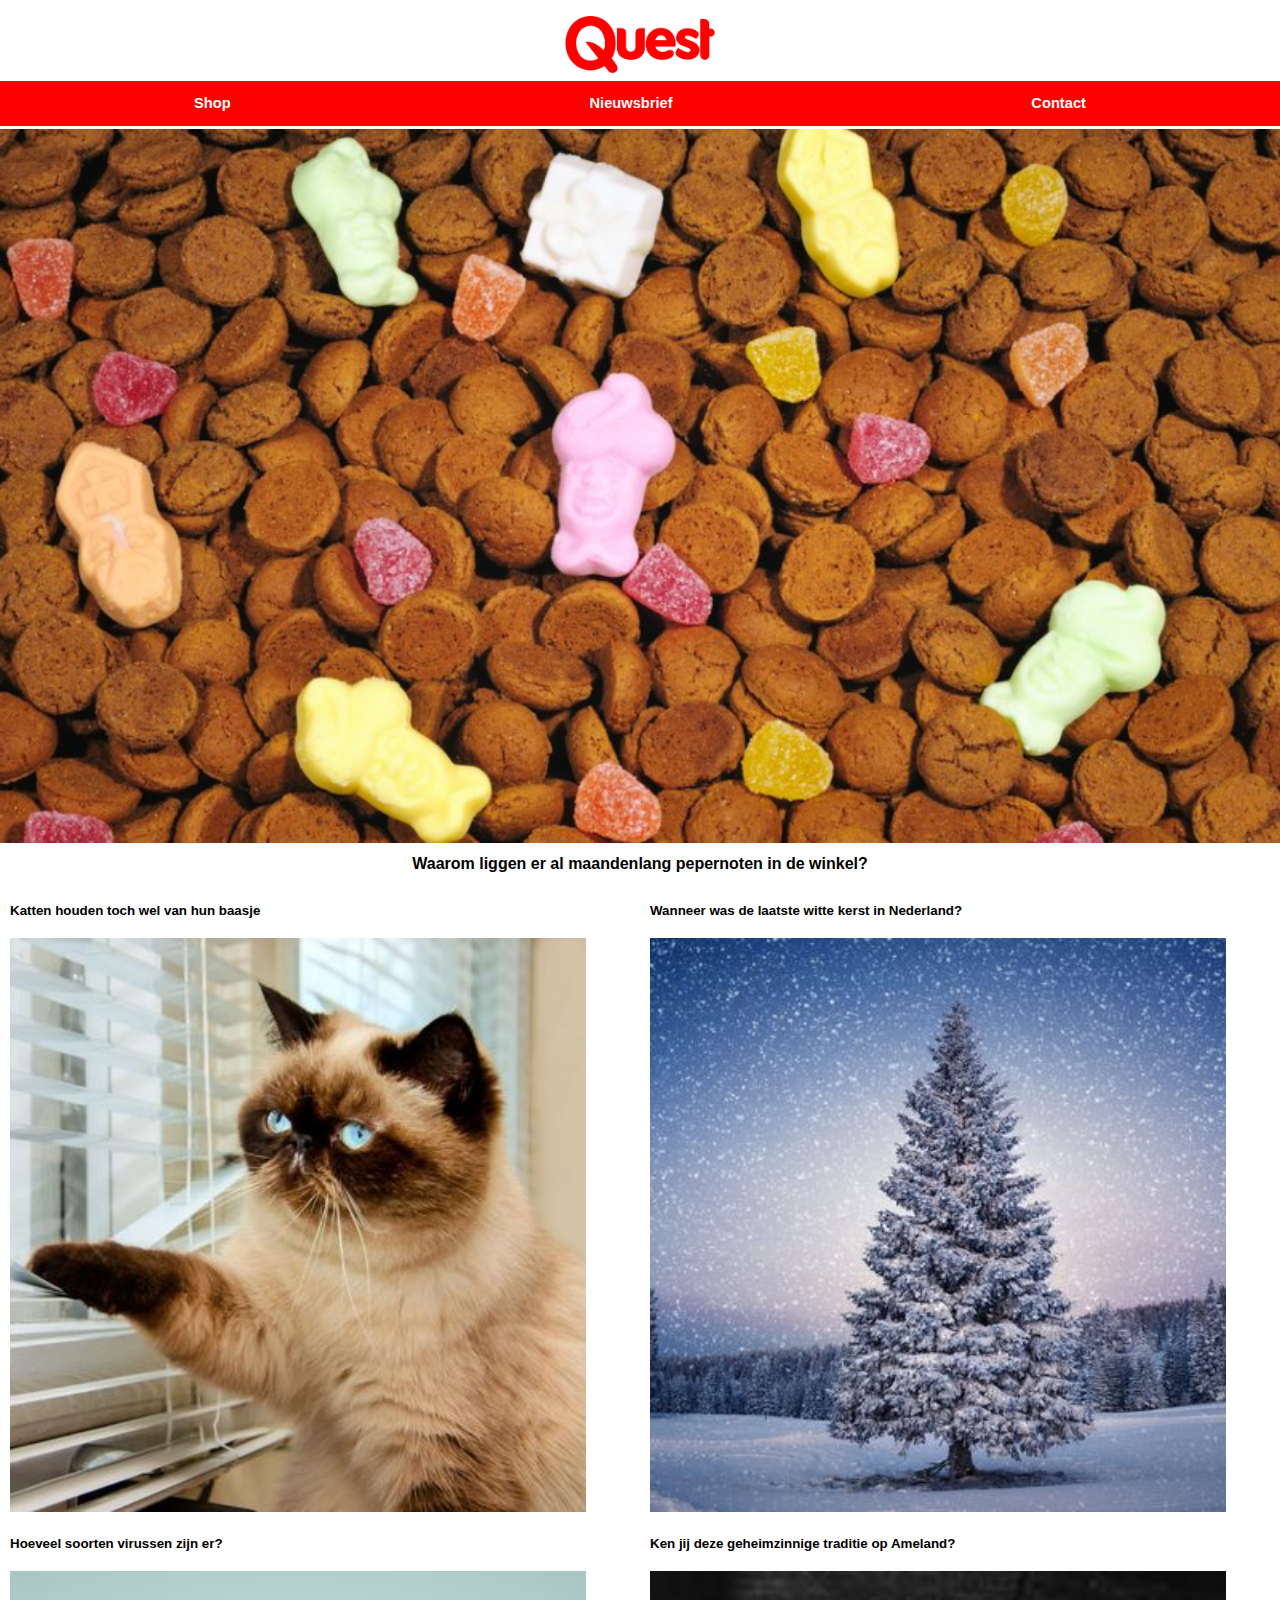
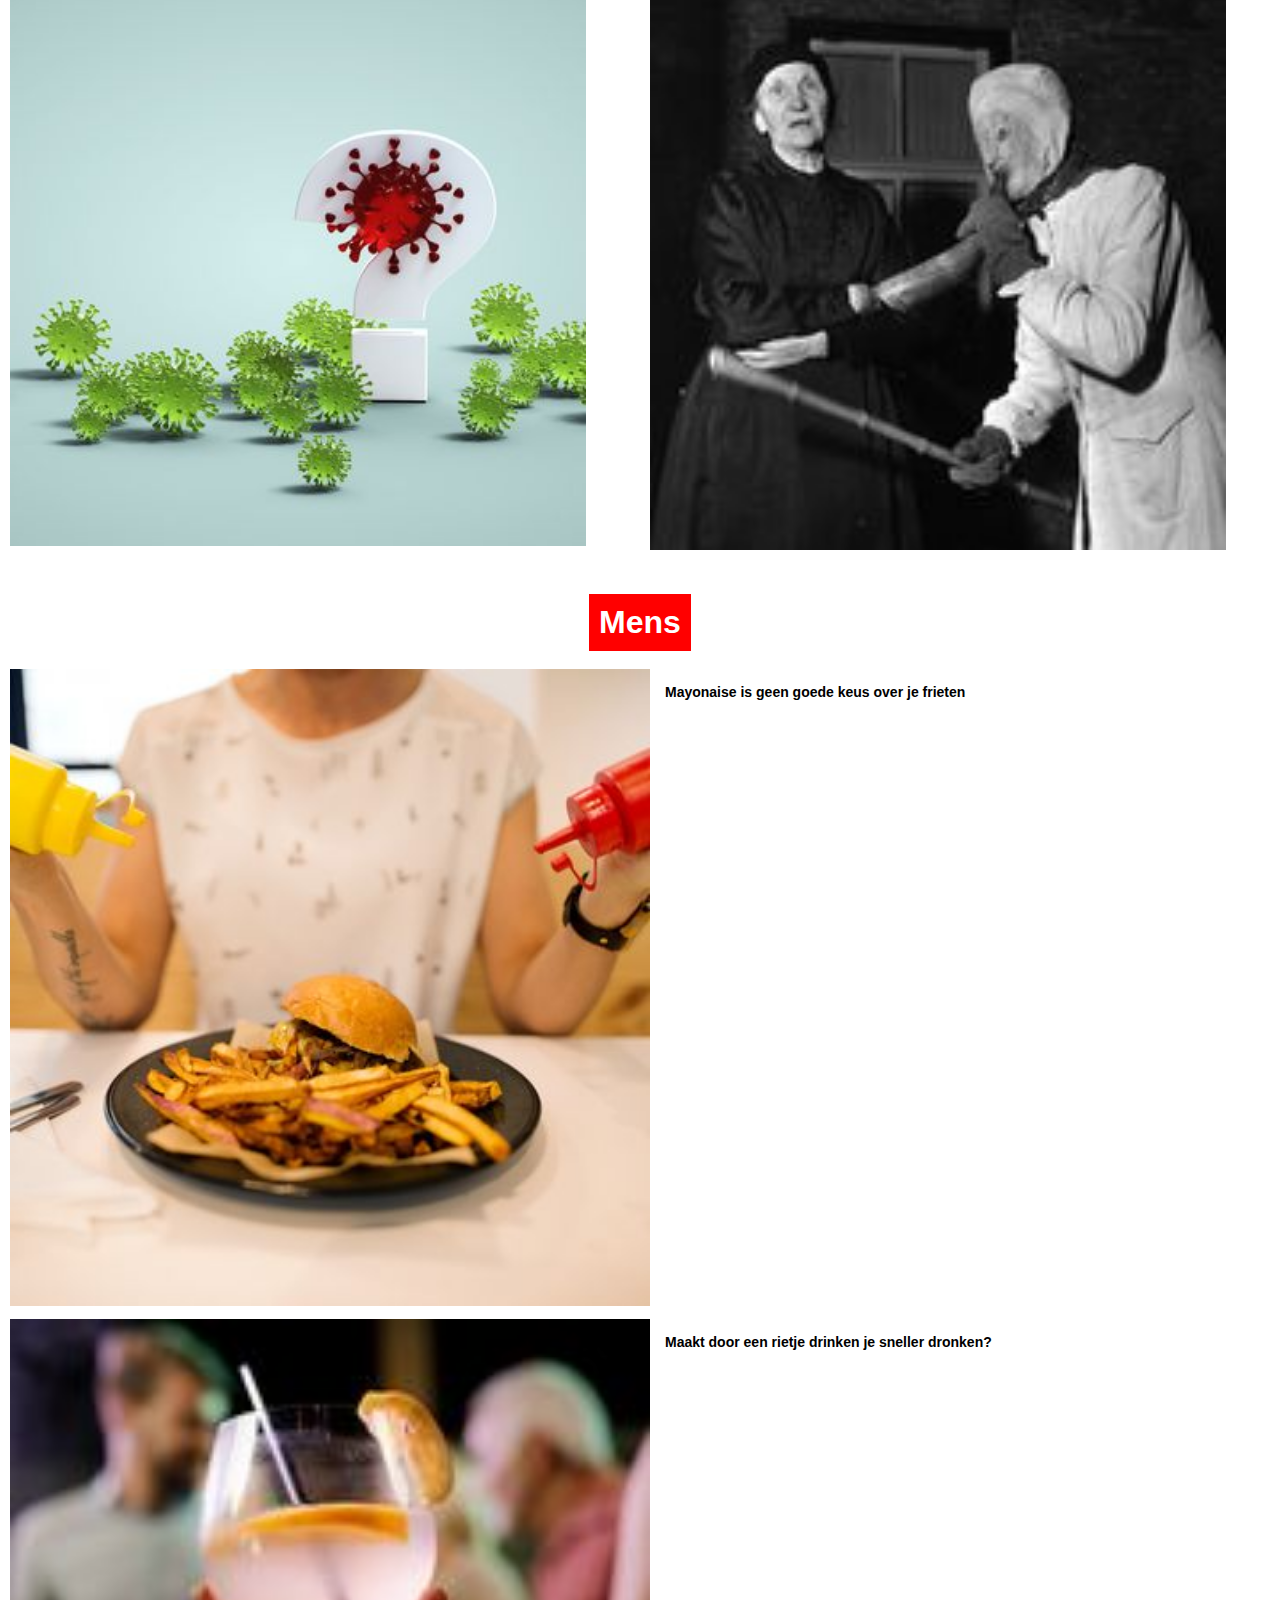
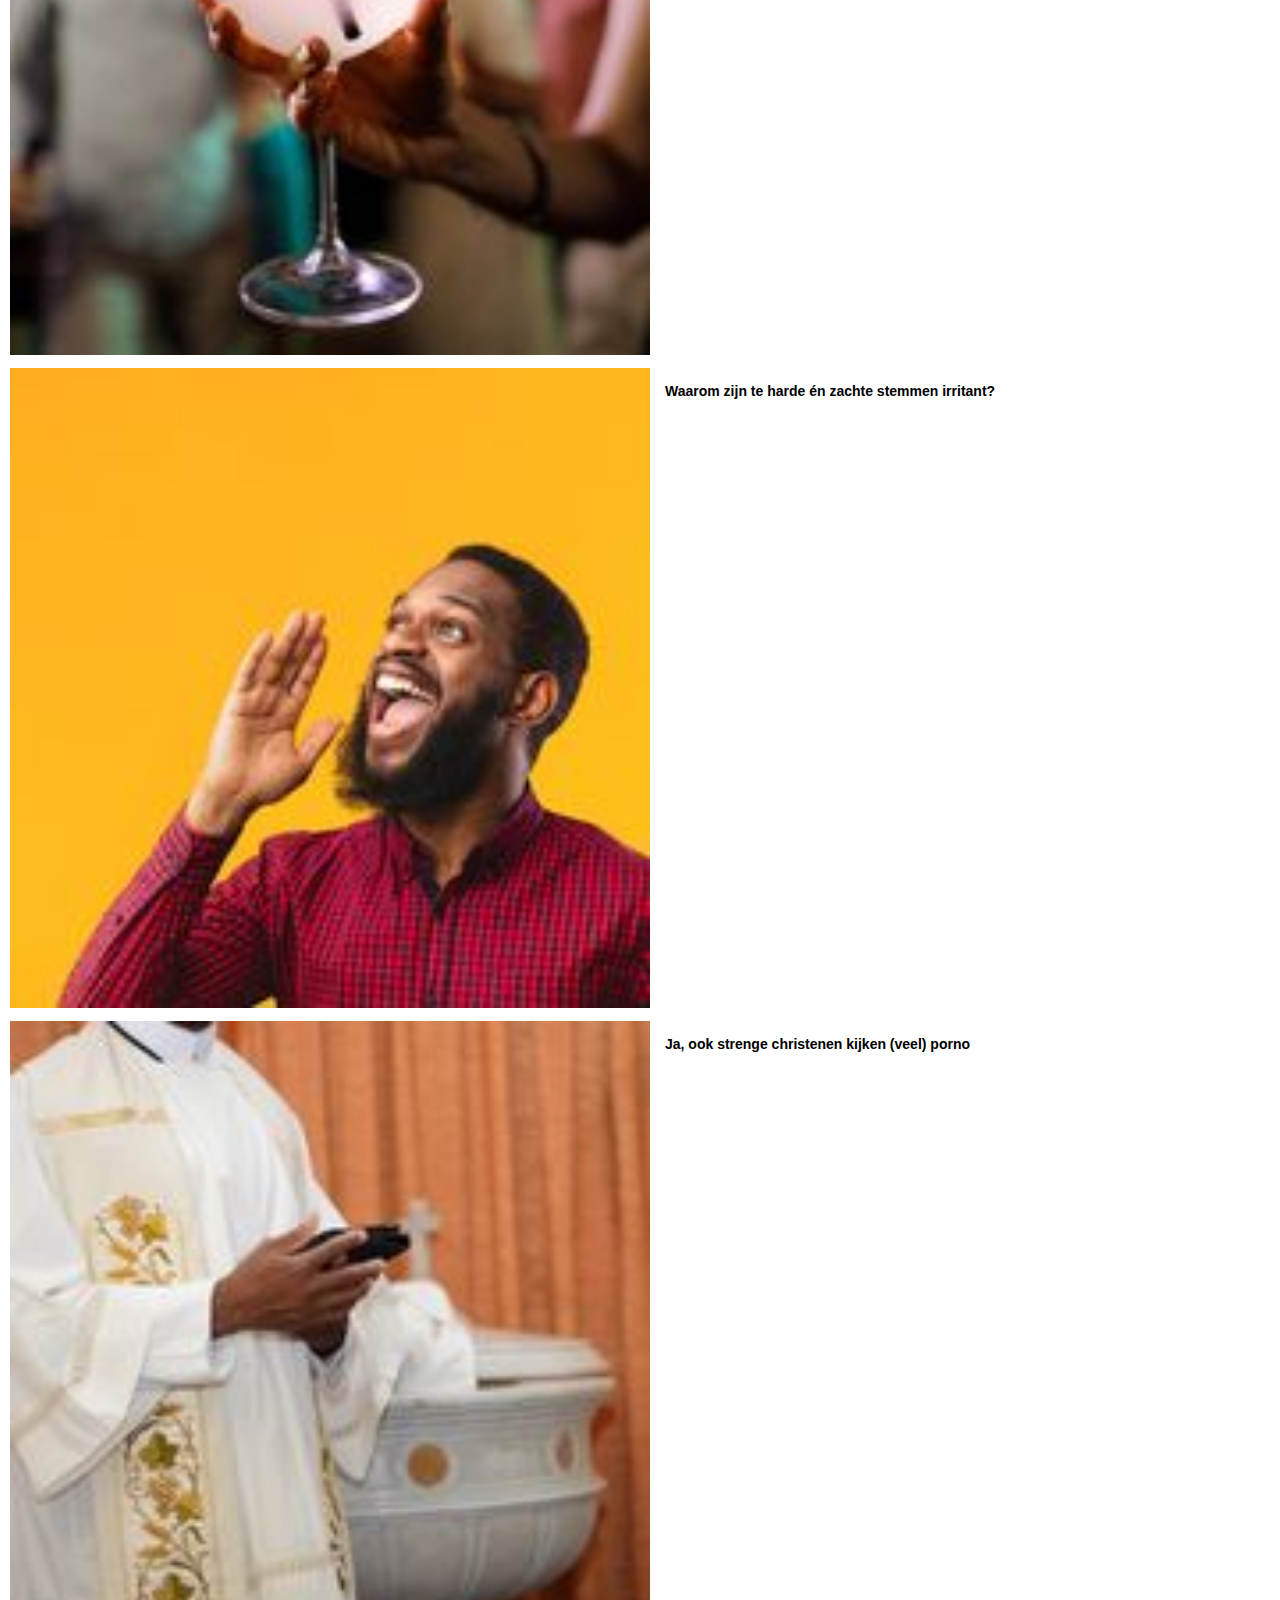
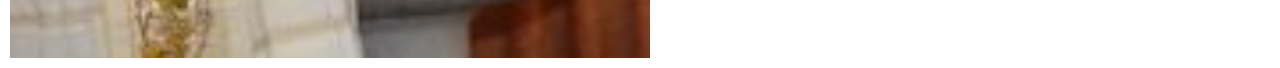
==== index.html @ f8983ea1 "Add files via upload" ====
<!doctype html>
<html lang="nl">
	 
<head>
	<meta charset="UTF-8">
	<meta name="author" content="jouw naam">
	<meta name="viewport" content="width=device-width, initial-scale=1">
	
	<title>Quest</title>
	
	<link href="style/style3.css" rel="stylesheet">
	<link rel="icon" type="image/svg+xml" href="images/favicon.svg">
</head>

<body class="home">

	<!--Het logo boven aan de pagina en die heb ik in een figure gezet-->
	<figure>
		<a href="./index.html"> <img class="logo" src="img/quest.png" alt="Quest logo"></a>
		<!--bron: https://shop.quest.nl/-->
	</figure>

	<!--De navigatie boven aan de pagina-->
    <header>
        <nav>
            <ul>
                <li><a href="">Shop</a></li>
                <li><a href="">Nieuwsbrief</a></li>
                <li><a href="">Contact</a></li>
            </ul>
        </nav>
    </header>

	<main>
		
		<!--Article 1-->
		<article>
			<img src="./img/Pepernoten.png" alt="Sinterklaas snoepgoed">
			<!--bron: https://www.quest.nl/maatschappij/cultuur/a38190170/waarom-liggen-er-al-maandenlang-pepernoten-in-de-winkel/-->

			<h1>Waarom liggen er al maandenlang pepernoten in de winkel?</h1>
		</article>

		<!--Article 2-->
		<article>

			<section>
				<h2>Katten houden toch wel van hun baasje</h2>
				<img src="./img/Kat.jpg" alt="Een kat">
			</section>
			
			<section>
				<h2>Wanneer was de laatste witte kerst in Nederland?</h2>
				<img src="./img/Sneeuw.jpg" alt="Kerstboom met sneeuw">
			</section>
			
			<section>
				<h2>Hoeveel soorten virussen zijn er?</h2>
				<img src="./img/Virus.jpg" alt="Virus cellen">
			</section>
			
			<section>
				<h2>Ken jij deze geheimzinnige traditie op Ameland?</h2>
				<img src="./img/Ameland.jpg" alt="Foto van het feest Sunneklaas">
			</section>
			
		</article>

		<!--Article 3-->
		<article>

			<section>
				<h1>Mens</h1>
			</section>

			<section>
				<h3>Mayonaise is geen goede keus over je frieten</h3>
				<img src="./img/Patat.jpg" alt="Bord met hamburger en frieten">
			</section>

			<section>
				<h3>Maakt door een rietje drinken je sneller dronken?</h3>
				<img src="./img/Drankje.jpg" alt="Een cocktail">
			</section>

			<section>
				<h3>Waarom zijn te harde én zachte stemmen irritant?</h3>
				<img src="./img/Stemmen.jpg" alt="Een man die schreeuwt">
			</section>

			<section>
				<h3>Ja, ook strenge christenen kijken (veel) porno</h3>
				<img src="./img/Christenen.jpg" alt="Een gelovige">
			</section>

		</article>


	</main>

	<script src="scripts/script.js"></script>
</body>
	
</html>
---- style/style3.css ----
* {
  margin: 0;
  padding: 0;
}

a {
  color: white; 
  text-decoration: none;
}

body {
  display: flex;
  flex-direction: column;
}

/*Met flexbox heb ik de nav in een rijtje gekregen van links naar rechts*/
ul{
  display: flex;
  flex-direction: row;
  justify-content: space-around;
  list-style-type: none;
  font-size: 11pt;
  font-family: sans-serif;
  font-weight: bold;
  margin-top: 2mm;
  padding: 1em;
  background-color: red;
}

/*Door 'display: block' en de margin op auto komt het logo in het midden*/
.logo {
  display: block;
  margin-left: auto;
  margin-right: auto;
  margin-top: 1em;
  width: 150px;
  height: 57px;
}

/*article 1*/

.home article:nth-of-type(1) h1 {
  font-size: 1em ;
  font-family: sans-serif;
  font-weight: 900;
  text-align: center;
  margin-top: 8px;
  margin-bottom: 20px;
}

.home article:nth-of-type(1) h1:hover {
  color: red;
  transition: .2s;
}

.home main article img {
  width: 100%;
  margin-top: 3px;
}

/*article 2*/

/*Door flexbox te gebruiken op de 2e article van .home krijg je 2 rijen met 2 sections*/
.home article:nth-of-type(2) {
  display: flex;
  flex-direction: row;
  flex-wrap: wrap;
}

/*Dit zorgt ervoor dat de sections 50% van de breedte opnemen en daardoor worden het 2 rijen, want er zijn 4 sections*/
.home article:nth-of-type(2) section {
  flex-basis: 50%;
}

/*Styling van de img*/
.home article:nth-of-type(2) section img{
  width: 90%;
  margin: 10px;
}

/*Styling van de h2*/
.home article:nth-of-type(2) section h2{
  font-size: 10pt;
  font-family: sans-serif;
  margin-left: 10px;
  margin-top: 10px;
  margin-bottom: 10px;
}

/*article 3*/

/*De h1 met mens erin*/
.home article:nth-of-type(3) section h1 {
  font-family: sans-serif;
  font-weight: 900;
  color: white;
  background-color: red;
  padding: 10px;
  margin-top: 30px;
  margin-bottom: 15px;
}

/*Hierdoor komt de h1 in het midden*/
.home article:nth-of-type(3) section:nth-of-type(1) {
  display: flex;
  justify-content: center;
}

/*Hierdoor komen de sections in een column te staan*/
.home article:nth-of-type(3) {
  display: flex;
  flex-direction: column;
}

/*Hierdoor komt de inhoud an de sections in een rij te staan*/
.home article:nth-of-type(3) section {
  display: flex;
  flex-direction: row;
}

/*Door order 1 te doen, komt als eerst de img (want die is 0) en daarna de h3*/
.home article:nth-of-type(3) section h3 {
  font-family: sans-serif;
  font-size: .875rem;
  margin: 10px;
  padding: 0.5rem 0.625rem 0.5rem 0;
  order: 1;
}

.home article:nth-of-type(3) img {
  width: 50%;
  margin-left: 10px;
  margin-bottom: 10px;
  margin-right: 5px;
}
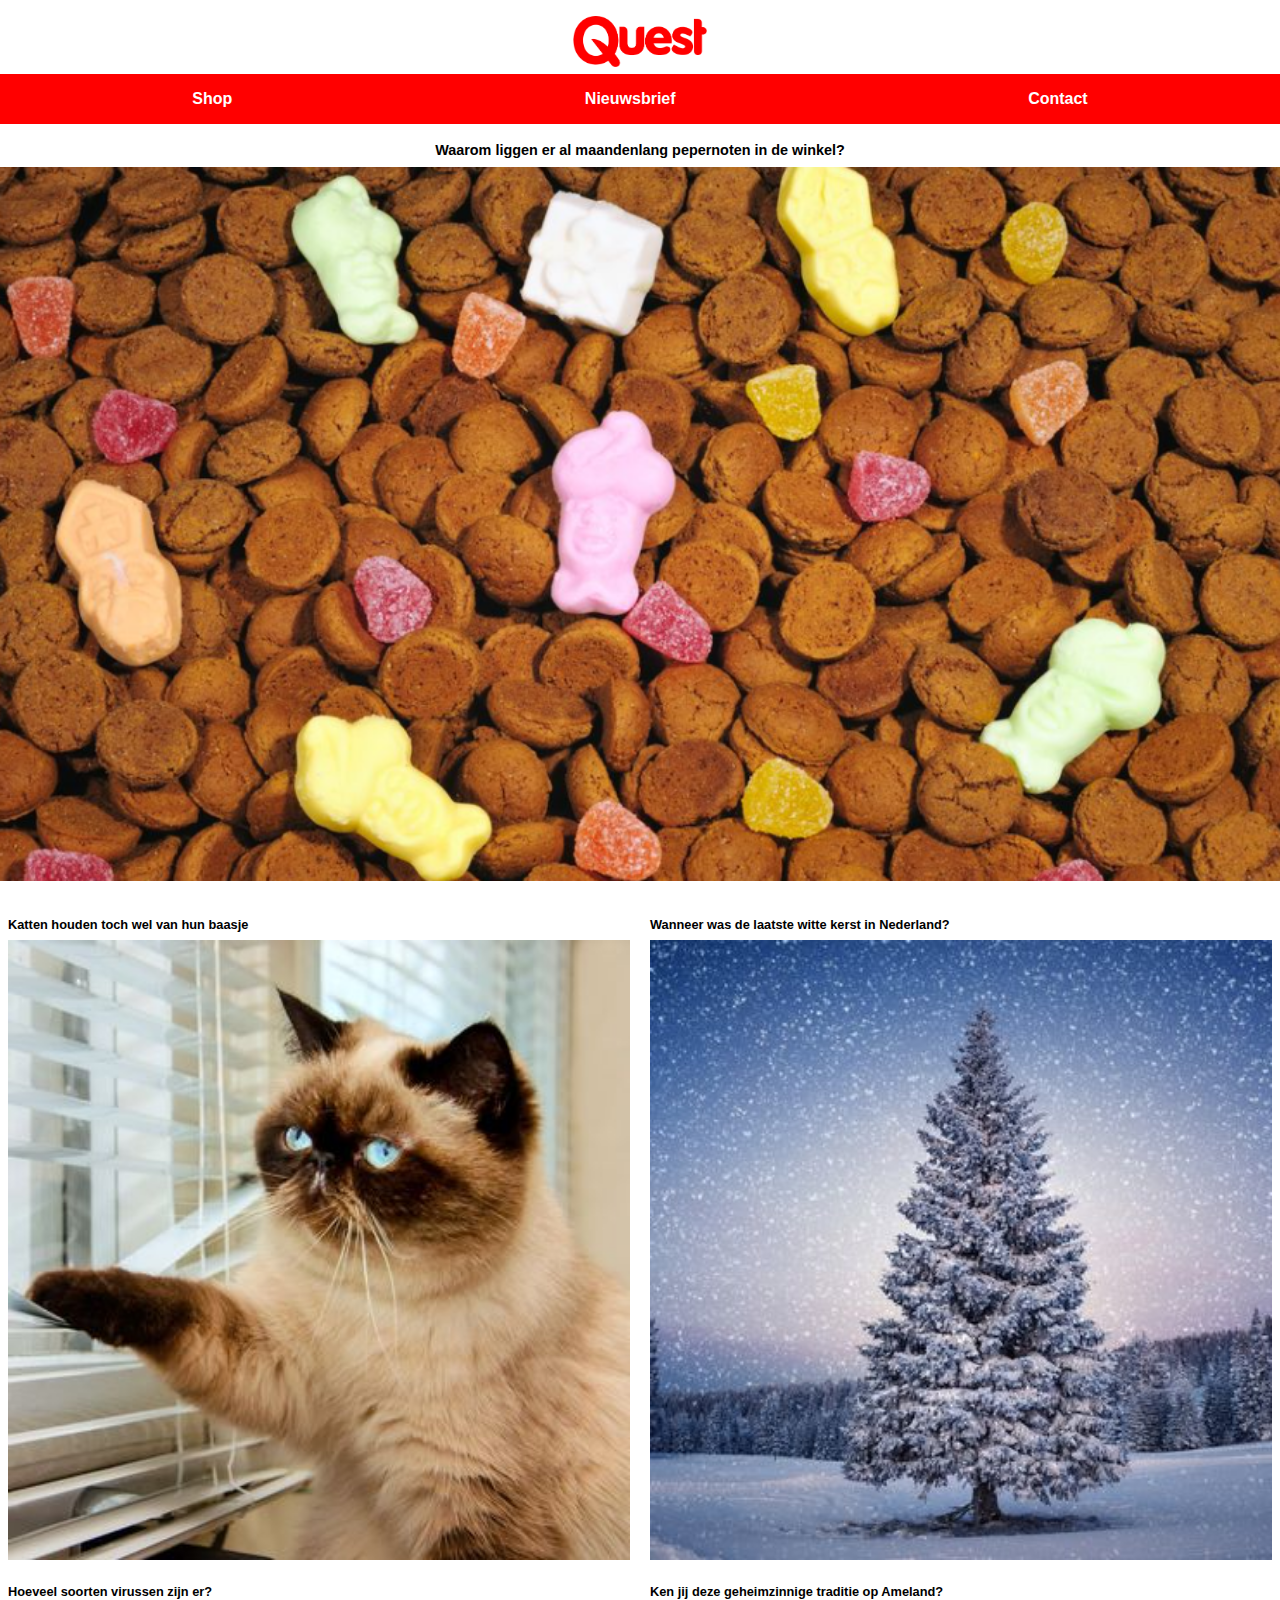
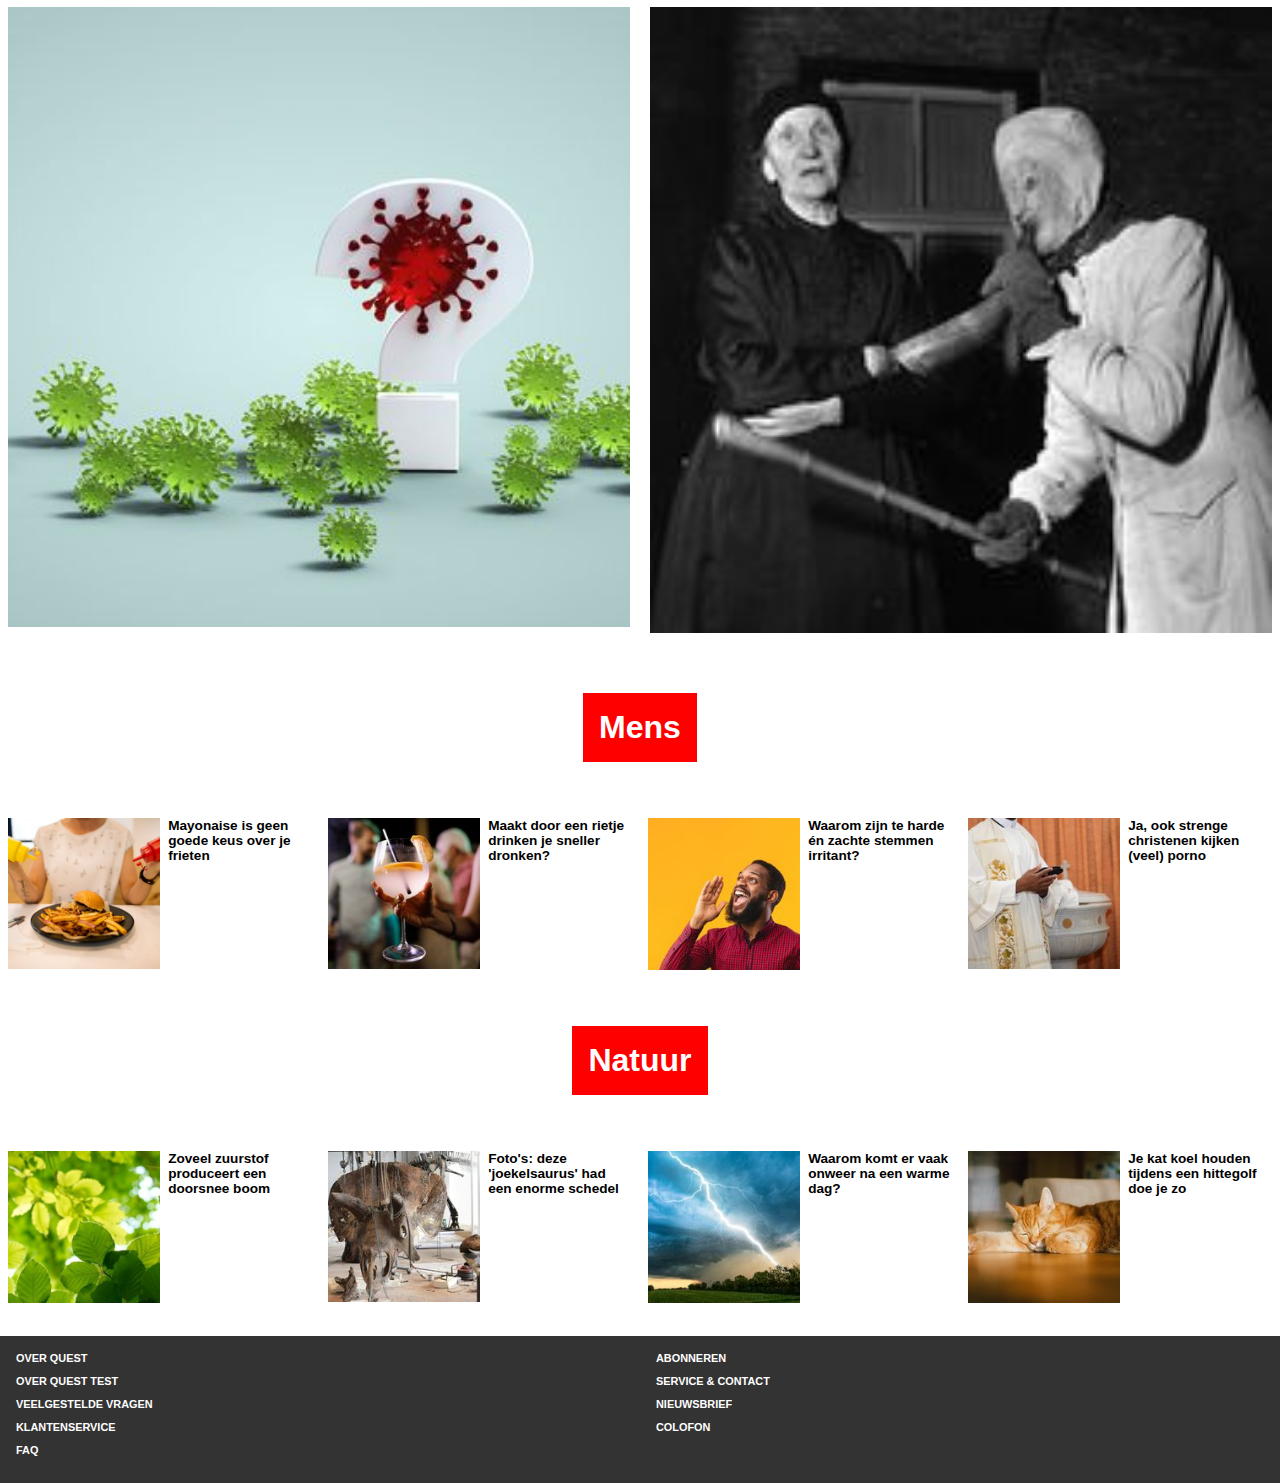
==== commit e09a99b2: "Add files via upload" ====
--- a/index.html
+++ b/index.html
@@ -8,15 +8,14 @@
 	
 	<title>Quest</title>
 	
-	<link href="style/style3.css" rel="stylesheet">
-	<link rel="icon" type="image/svg+xml" href="images/favicon.svg">
+	<link href="./style/style3.css" rel="stylesheet">
 </head>
 
 <body class="home">
 
 	<!--Het logo boven aan de pagina en die heb ik in een figure gezet-->
 	<figure>
-		<a href="./index.html"> <img class="logo" src="img/quest.png" alt="Quest logo"></a>
+		<a href="./index.html"> <img class="logo" src="./img/quest.png" alt="Quest logo"></a>
 		<!--bron: https://shop.quest.nl/-->
 	</figure>
 
@@ -24,81 +23,141 @@
     <header>
         <nav>
             <ul>
-                <li><a href="">Shop</a></li>
-                <li><a href="">Nieuwsbrief</a></li>
-                <li><a href="">Contact</a></li>
+                <li>Shop</li>
+                <li>Nieuwsbrief</li>
+                <li>Contact</li>
             </ul>
         </nav>
     </header>
 
 	<main>
 		
-		<!--Article 1-->
-		<article>
-			<img src="./img/Pepernoten.png" alt="Sinterklaas snoepgoed">
-			<!--bron: https://www.quest.nl/maatschappij/cultuur/a38190170/waarom-liggen-er-al-maandenlang-pepernoten-in-de-winkel/-->
+		<!--section 1-->
+		<section>
 
-			<h1>Waarom liggen er al maandenlang pepernoten in de winkel?</h1>
-		</article>
+			<article>
+				<h1>Waarom liggen er al maandenlang pepernoten in de winkel?</h1>
+			    <img src="./img/Pepernoten.png" alt="Sinterklaas snoepgoed">
+			    <!--bron: https://www.quest.nl/maatschappij/cultuur/a38190170/waarom-liggen-er-al-maandenlang-pepernoten-in-de-winkel/-->
+			</article>
 
-		<!--Article 2-->
-		<article>
+		</section>
 
-			<section>
+		<!--section 2--> 
+		<section>
+
+			<article>
 				<h2>Katten houden toch wel van hun baasje</h2>
-				<img src="./img/Kat.jpg" alt="Een kat">
-			</section>
+				<a href="./kat.html"> <img src="./img/Kat.jpg" alt="Een kat"></a>
+			</article>
 			
-			<section>
+			<article>
 				<h2>Wanneer was de laatste witte kerst in Nederland?</h2>
 				<img src="./img/Sneeuw.jpg" alt="Kerstboom met sneeuw">
-			</section>
+			</article>
 			
-			<section>
+			<article>
 				<h2>Hoeveel soorten virussen zijn er?</h2>
 				<img src="./img/Virus.jpg" alt="Virus cellen">
-			</section>
+			</article>
 			
-			<section>
+			<article>
 				<h2>Ken jij deze geheimzinnige traditie op Ameland?</h2>
-				<img src="./img/Ameland.jpg" alt="Foto van het feest Sunneklaas">
-			</section>
+				<img src="./img/Ameland.jpg" alt="Het feest Sunneklaas">
+			</article>
 			
-		</article>
+		</section>
+		
+		<!--section 3-->
+		<section>
 
-		<!--Article 3-->
-		<article>
+			<article>
+				<h1>Mens</h1>
+			</article>
 
-			<section>
-				<h1>Mens</h1>
-			</section>
+		</section>
 
-			<section>
+		<!--section 4-->
+		<section>
+
+			<article>
 				<h3>Mayonaise is geen goede keus over je frieten</h3>
 				<img src="./img/Patat.jpg" alt="Bord met hamburger en frieten">
-			</section>
+			</article>
 
-			<section>
+			<article>
 				<h3>Maakt door een rietje drinken je sneller dronken?</h3>
 				<img src="./img/Drankje.jpg" alt="Een cocktail">
-			</section>
+			</article>
 
-			<section>
+			<article>
 				<h3>Waarom zijn te harde én zachte stemmen irritant?</h3>
 				<img src="./img/Stemmen.jpg" alt="Een man die schreeuwt">
-			</section>
+			</article>
 
-			<section>
+			<article>
 				<h3>Ja, ook strenge christenen kijken (veel) porno</h3>
 				<img src="./img/Christenen.jpg" alt="Een gelovige">
-			</section>
+			</article>
 
-		</article>
+		</section>
 
+		<!--section 5-->
+		<section>
+
+			<article>
+				<h1>Natuur</h1>
+			</article>
+
+		</section>
+
+		<!--section 6-->
+		<section>
+
+			<article>
+				<h3>Zoveel zuurstof produceert een doorsnee boom</h3>
+				<img src="./img/boom.jpg" alt="Groene blaadjes van een boom">
+			</article>
+
+			<article>
+				<h3>Foto's: deze 'joekelsaurus' had een enorme schedel</h3>
+				<img src="./img/dino.jpg" alt="Schedel van een dinosaurus">
+			</article>
+
+			<article>
+				<h3>Waarom komt er vaak onweer na een warme dag?</h3>
+				<img src="./img/bliksem.jpg" alt="Bliksemschicht">
+			</article>
+
+			<article>
+				<h3>Je kat koel houden tijdens een hittegolf doe je zo</h3>
+				<img src="./img/Kat2.jpg" alt="Slapende kat">
+			</article>
+
+		</section>
+
+		<footer>
+
+			<ul>
+				<li>OVER QUEST</li>
+				<li>OVER QUEST TEST</li>
+				<li>VEELGESTELDE VRAGEN</li>
+				<li>KLANTENSERVICE</li>
+				<li>FAQ</li>
+			</ul>
+
+			<ul>
+				<li>ABONNEREN</li>
+				<li>SERVICE & CONTACT</li>
+				<li>NIEUWSBRIEF</li>
+				<li>COLOFON</li>
+			</ul>
+
+		</footer>
 
 	</main>
 
-	<script src="scripts/script.js"></script>
+	<script src="./scripts/script.js"></script>
 </body>
 	
 </html>
--- a/style/style3.css
+++ b/style/style3.css
@@ -1,12 +1,13 @@
+/*Om de styling te reseten. Hierdoor geen standaard margins en paddings*/
 * {
   margin: 0;
   padding: 0;
 }
 
-a {
-  color: white; 
-  text-decoration: none;
-}
+
+
+/******************/
+/*Algemene styling*/
 
 body {
   display: flex;
@@ -14,124 +15,221 @@
 }
 
 /*Met flexbox heb ik de nav in een rijtje gekregen van links naar rechts*/
-ul{
+header ul{
   display: flex;
   flex-direction: row;
   justify-content: space-around;
+
+  background-color: red;
   list-style-type: none;
-  font-size: 11pt;
+  font-size: 1em;
   font-family: sans-serif;
   font-weight: bold;
-  margin-top: 2mm;
+
+  margin-top: 0.4em;
   padding: 1em;
-  background-color: red;
-}
+}
+
+li {
+  color: white;
+}
+
+footer {
+  display: flex;
+  flex-direction: row;
+
+  background-color: #333333;
+
+  margin-top: 1.6em;
+}
+
+footer li {
+  font-size: 0.68em;
+  font-family: sans-serif;
+  font-weight: bold;
+
+  margin-bottom: 1em;
+}
+
+footer ul {
+  list-style-type: none;
+  
+  padding: 1em;
+  width: 100%;
+}
+
 
 /*Door 'display: block' en de margin op auto komt het logo in het midden*/
 .logo {
   display: block;
+
   margin-left: auto;
   margin-right: auto;
   margin-top: 1em;
-  width: 150px;
-  height: 57px;
-}
-
-/*article 1*/
-
-.home article:nth-of-type(1) h1 {
-  font-size: 1em ;
+  width: 8.38em;
+  height: 3.2em;
+}
+
+
+
+/************/
+/*Homepagina*/
+
+/*section 1*/
+
+.home section:nth-of-type(1) article h1 {
+  font-size: 0.9em ;
   font-family: sans-serif;
   font-weight: 900;
+
   text-align: center;
-  margin-top: 8px;
-  margin-bottom: 20px;
-}
-
-.home article:nth-of-type(1) h1:hover {
-  color: red;
-  transition: .2s;
-}
-
-.home main article img {
-  width: 100%;
-  margin-top: 3px;
-}
-
-/*article 2*/
-
-/*Door flexbox te gebruiken op de 2e article van .home krijg je 2 rijen met 2 sections*/
-.home article:nth-of-type(2) {
-  display: flex;
-  flex-direction: row;
-  flex-wrap: wrap;
-}
-
-/*Dit zorgt ervoor dat de sections 50% van de breedte opnemen en daardoor worden het 2 rijen, want er zijn 4 sections*/
-.home article:nth-of-type(2) section {
-  flex-basis: 50%;
-}
-
-/*Styling van de img*/
-.home article:nth-of-type(2) section img{
-  width: 90%;
-  margin: 10px;
+  margin-top: 1.3em;
+  margin-bottom: 0.6em;
+}
+
+.home section:nth-of-type(1) article img {
+  width: 100%;
+  margin-bottom: 1.5em;
+}
+
+
+
+/*section 2*/
+
+.home section:nth-of-type(2) {
+  display: grid; 
+  grid-template-columns: repeat(4,1fr);
+  grid-gap: 1.25em;
+
+  margin: 0.5em;
+}
+
+.home section:nth-of-type(2) article{
+  grid-column:span 2;
+}
+
+.home section:nth-of-type(2) article img{
+  width: 100%; 
+  margin-top: 0.5em;
 }
 
 /*Styling van de h2*/
-.home article:nth-of-type(2) section h2{
-  font-size: 10pt;
-  font-family: sans-serif;
-  margin-left: 10px;
-  margin-top: 10px;
-  margin-bottom: 10px;
-}
-
-/*article 3*/
+.home section:nth-of-type(2) article h2{
+  font-size: 0.8em;
+  font-family: sans-serif;
+}
+
+
+
+/*section 3*/
 
 /*De h1 met mens erin*/
-.home article:nth-of-type(3) section h1 {
+.home section:nth-of-type(3) h1 {
   font-family: sans-serif;
   font-weight: 900;
   color: white;
   background-color: red;
-  padding: 10px;
-  margin-top: 30px;
-  margin-bottom: 15px;
+
+  padding: 0.5em;
+  margin-top: 1.5em;
+  margin-bottom: 1.5em;
 }
 
 /*Hierdoor komt de h1 in het midden*/
-.home article:nth-of-type(3) section:nth-of-type(1) {
+.home section:nth-of-type(3) article {
   display: flex;
   justify-content: center;
 }
 
-/*Hierdoor komen de sections in een column te staan*/
-.home article:nth-of-type(3) {
-  display: flex;
-  flex-direction: column;
-}
-
-/*Hierdoor komt de inhoud an de sections in een rij te staan*/
-.home article:nth-of-type(3) section {
-  display: flex;
-  flex-direction: row;
+
+
+/*section 4*/
+
+/*Hierdoor komen de articles in een column te staan*/
+.home section:nth-of-type(4) {
+  display: grid;
+  grid-template-columns: repeat( auto-fit, minmax(250px, 1fr));
+}
+
+/*Hierdoor komt de inhoud an de articles in een rij te staan*/
+.home section:nth-of-type(4) article {
+  display: grid;
+  grid-template-columns: repeat(2, 50%); 
+
+  margin: 0.5em
 }
 
 /*Door order 1 te doen, komt als eerst de img (want die is 0) en daarna de h3*/
-.home article:nth-of-type(3) section h3 {
-  font-family: sans-serif;
-  font-size: .875rem;
-  margin: 10px;
-  padding: 0.5rem 0.625rem 0.5rem 0;
+.home section:nth-of-type(4) article h3 {
+  font-family: sans-serif;
+  font-size: 0.85em;
+
+  margin-left: 0.6em;
   order: 1;
 }
 
-.home article:nth-of-type(3) img {
-  width: 50%;
-  margin-left: 10px;
-  margin-bottom: 10px;
-  margin-right: 5px;
-}
-
-
+.home section:nth-of-type(4) img {
+  width: 100%;
+}
+
+
+
+/*section 5*/
+
+/*De h1 met mens erin*/
+.home section:nth-of-type(5) h1 {
+  font-family: sans-serif;
+  font-weight: 900;
+  color: white;
+  background-color: red;
+
+  padding: 0.5em;
+  margin-top: 1.5em;
+  margin-bottom: 1.5em;
+}
+
+/*Hierdoor komt de h1 in het midden*/
+.home section:nth-of-type(5) article {
+  display: flex;
+  justify-content: center;
+}
+
+
+
+/*section 6*/
+
+/*Hierdoor komen de articles in een column te staan*/
+.home section:nth-of-type(6) {
+  display: grid;
+  grid-template-columns: repeat( auto-fit, minmax(250px, 1fr));
+}
+
+/*Hierdoor komt de inhoud an de articles in een rij te staan*/
+.home section:nth-of-type(6) article {
+  display: grid;
+  grid-template-columns: repeat(2, 50%); 
+
+  margin: 0.5em
+}
+
+/*Door order 1 te doen, komt als eerst de img (want die is 0) en daarna de h3*/
+.home section:nth-of-type(6) article h3 {
+  font-family: sans-serif;
+  font-size: 0.85em;
+
+  margin-left: 0.6em;
+  order: 1;
+}
+
+.home section:nth-of-type(6) img {
+  width: 100%;
+}
+
+/******************/
+/*Artikel over kat*/
+
+
+
+
+/**********************/
+/*Artikel over Ameland*/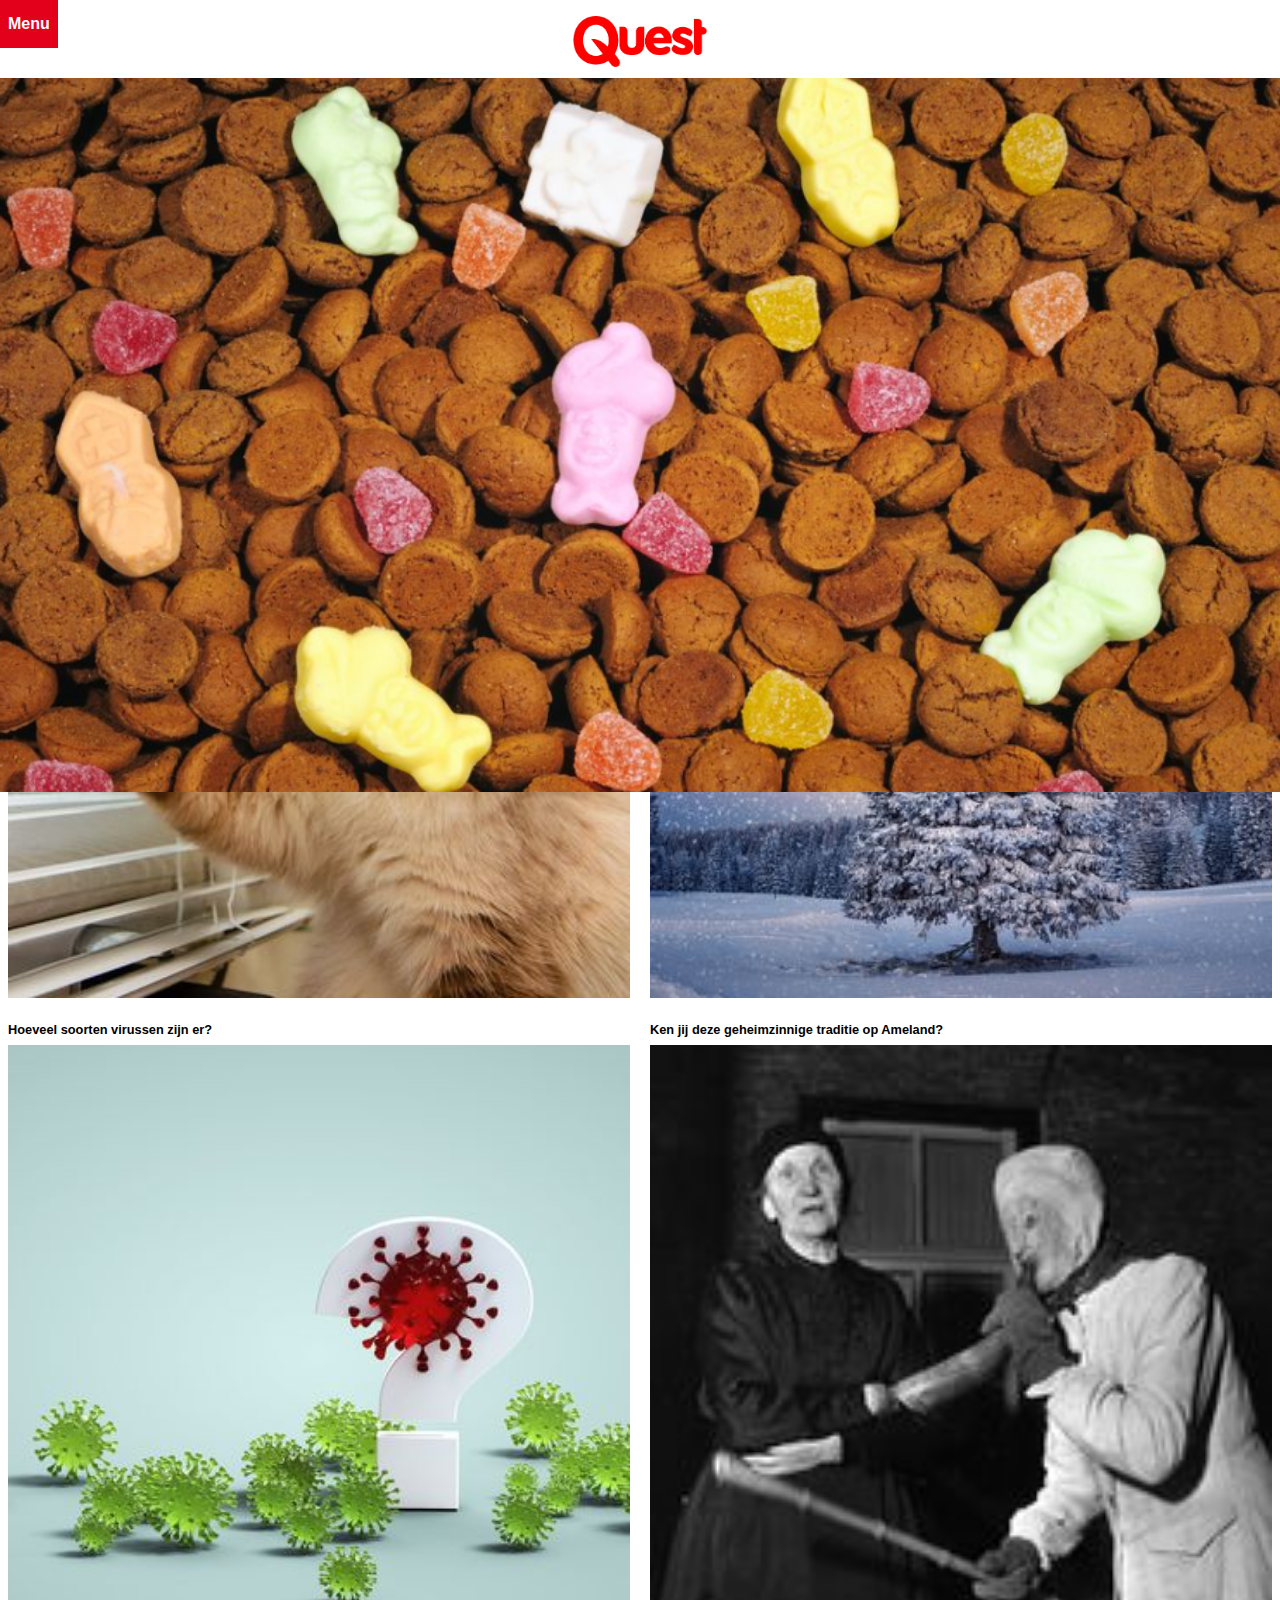
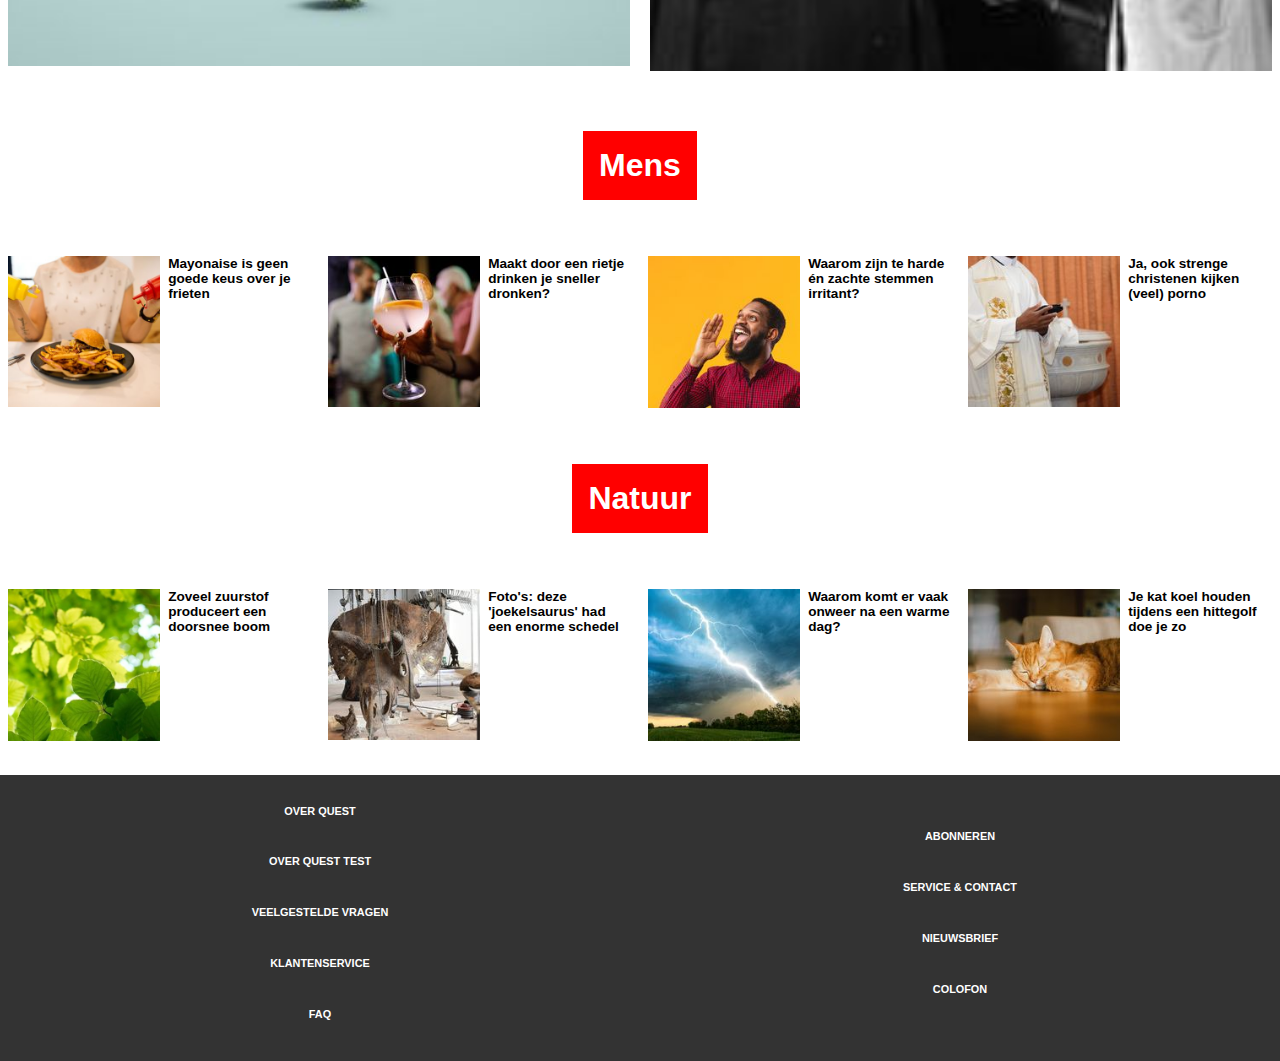
==== commit f438aab7: "Add files via upload" ====
--- a/index.html
+++ b/index.html
@@ -11,6 +11,8 @@
 	<link href="./style/style3.css" rel="stylesheet">
 </head>
 
+	
+
 <body class="home">
 
 	<!--Het logo boven aan de pagina en die heb ik in een figure gezet-->
@@ -19,16 +21,25 @@
 		<!--bron: https://shop.quest.nl/-->
 	</figure>
 
-	<!--De navigatie boven aan de pagina-->
+	<!--Het hamburger menu links boven op de pagina-->
     <header>
-        <nav>
-            <ul>
-                <li>Shop</li>
-                <li>Nieuwsbrief</li>
-                <li>Contact</li>
-            </ul>
-        </nav>
-    </header>
+		<nav>
+			<h2>Menu</h2>
+			<ul>
+				<li>Klantenservice</li>
+				<li>Over Quest</li>
+				<li>Nieuwsbrief</li>
+				<li>Abonneren</li>
+				<li>Shop</li>
+				<li>Test jezelf</li>
+				<li>Mens</li>
+				<li>Tech</li>
+				<li>Natuur</li>
+				<li>Maatschappij</li>
+				<li>Contact</li>
+			</ul>
+		</nav>
+	</header>
 
 	<main>
 		
@@ -48,7 +59,7 @@
 
 			<article>
 				<h2>Katten houden toch wel van hun baasje</h2>
-				<a href="./kat.html"> <img src="./img/Kat.jpg" alt="Een kat"></a>
+				<a href="./img/Kat.jpg"> <img src="./img/Kat.jpg" alt="Een kat"></a>
 			</article>
 			
 			<article>
@@ -136,26 +147,28 @@
 
 		</section>
 
-		<footer>
+		
+	</main>
 
-			<ul>
-				<li>OVER QUEST</li>
-				<li>OVER QUEST TEST</li>
-				<li>VEELGESTELDE VRAGEN</li>
-				<li>KLANTENSERVICE</li>
-				<li>FAQ</li>
-			</ul>
+	<footer class="footer">
 
-			<ul>
-				<li>ABONNEREN</li>
-				<li>SERVICE & CONTACT</li>
-				<li>NIEUWSBRIEF</li>
-				<li>COLOFON</li>
-			</ul>
+	    <ul>
+			<li>OVER QUEST</li>
+			<li>OVER QUEST TEST</li>
+			<li>VEELGESTELDE VRAGEN</li>
+			<li>KLANTENSERVICE</li>
+			<li>FAQ</li>
+		</ul>
 
-		</footer>
+		<ul>
+			<li>ABONNEREN</li>
+			<li>SERVICE & CONTACT</li>
+			<li>NIEUWSBRIEF</li>
+			<li>COLOFON</li>
+		</ul>
 
-	</main>
+	</footer>
+
 
 	<script src="./scripts/script.js"></script>
 </body>
--- a/style/style3.css
+++ b/style/style3.css
@@ -14,49 +14,107 @@
   flex-direction: column;
 }
 
-/*Met flexbox heb ik de nav in een rijtje gekregen van links naar rechts*/
-header ul{
+h1 , h2 , h3 , p {
+  font-family: sans-serif;
+}
+
+
+
+/*Het menu*/
+nav {
+  background-color: #E2001A;
+
+  position:absolute;
+	left: 0;
+	top: 0;
+	bottom: 0;
+  z-index: 2;
+	
+  /*Hiermee zorg je ervoor dat de width 3em kleiner wordt dan de volledige width (100% dus)*/
+	width: calc(100% - 3em);
+  /*Dit is de maximale width van de nav*/
+	max-width: 20em;
+  /*Dit zorgt ervoor dat de gehele nav buiten het scherm komt, op de x as op -100%*/
+	transform: translateX(-100%);
+
+  transition: 0.5s;
+  }
+
+/*Als er op de button wordt geclickt (in javascript staat de code), dan komt de nav op x as op 0% te staan, ofterwel volledig in beeld*/
+nav.toonNav {
+  transform: translateX(0%);
+}
+
+nav h2 {
+  position: absolute;
+	margin: 0; 
+  padding: 0.5em;
+	
+	background-color: #E2001A;
+  color: white;
+	
+	top: 0;
+	left: 100%;
+	
+	font-size: 1em;
+	font-weight: bold;
+	text-align: center;
+	line-height: 2em;
+	writing-mode: horizontal-tb;
+	
+	cursor: pointer;
+}
+
+ul {
+  display: flex;
+  justify-content: center;
+  flex-direction: column;
+  align-items: center;
+  list-style-type: none;
+}
+
+li {
+  display: block;
+
+  font-family: sans-serif;
+  font-size: 1.2em;
+  color: white;
+
+  padding: 14px 16px;
+}
+
+li:hover {
+  color: black;
+}
+
+
+
+/*Algemene styling voor de footer*/
+
+.footer {
   display: flex;
   flex-direction: row;
-  justify-content: space-around;
-
-  background-color: red;
-  list-style-type: none;
-  font-size: 1em;
+
+  background-color: #333333;
+
+  margin-top: 1.6em;
+}
+
+.footer li {
+  font-size: 0.68em;
   font-family: sans-serif;
   font-weight: bold;
 
-  margin-top: 0.4em;
-  padding: 1em;
-}
-
-li {
-  color: white;
-}
-
-footer {
-  display: flex;
-  flex-direction: row;
-
-  background-color: #333333;
-
-  margin-top: 1.6em;
-}
-
-footer li {
-  font-size: 0.68em;
-  font-family: sans-serif;
-  font-weight: bold;
-
   margin-bottom: 1em;
 }
 
-footer ul {
+.footer ul {
   list-style-type: none;
   
   padding: 1em;
   width: 100%;
 }
+
 
 
 /*Door 'display: block' en de margin op auto komt het logo in het midden*/
@@ -70,6 +128,22 @@
   height: 3.2em;
 }
 
+/*Dit is een animatie op het logo bovenaan. Als je er over heen hovert dan draait het logo 1x rond*/
+@keyframes logo-animation {
+  0% {
+    transform: rotate(0);
+  }
+  100% {
+    transform: rotate(1turn);
+  }
+}
+
+.logo:hover {
+  animation-name: logo-animation;
+  /* leker kort voor een dramatisch effect */
+  animation-duration: 1s;
+}
+
 
 
 /************/
@@ -77,19 +151,31 @@
 
 /*section 1*/
 
+.home section:nth-of-type(1) article {
+  position: relative;
+  height: 17.5em;
+  z-index: 1;
+}
+
 .home section:nth-of-type(1) article h1 {
-  font-size: 0.9em ;
+  position: absolute;
+  bottom: 0;
+  
+  font-size: 0.9em;
   font-family: sans-serif;
   font-weight: 900;
 
   text-align: center;
   margin-top: 1.3em;
-  margin-bottom: 0.6em;
+  margin-bottom: 0.8em;
 }
 
 .home section:nth-of-type(1) article img {
-  width: 100%;
-  margin-bottom: 1.5em;
+  position: absolute;
+  top: 0;
+
+  width: 100%;
+  margin-top: 0.7em;
 }
 
 
@@ -121,10 +207,10 @@
 
 
 
-/*section 3*/
-
-/*De h1 met mens erin*/
-.home section:nth-of-type(3) h1 {
+/*section 3 & 5*/
+
+/*De h1*/
+.home section:nth-of-type(3) h1 , .home section:nth-of-type(5) h1 {
   font-family: sans-serif;
   font-weight: 900;
   color: white;
@@ -136,23 +222,41 @@
 }
 
 /*Hierdoor komt de h1 in het midden*/
-.home section:nth-of-type(3) article {
+.home section:nth-of-type(3) article , .home section:nth-of-type(5) article{
   display: flex;
   justify-content: center;
 }
 
-
-
-/*section 4*/
+/*Hier heb ik een animatie op de article met h1 gezet. Hierdoor wordt ie een stukje groter als je er overheen hovert*/
+@keyframes h1-animation {
+  0% {
+    transform:scale(1);
+  }
+  50% {
+    transform:scale(1.2);
+  }
+  100% {
+    transform:scale(1);
+  }
+}
+
+.home section:nth-of-type(3) article:hover , .home section:nth-of-type(5) article:hover{
+  animation-name: h1-animation;
+  animation-duration:1s;
+}
+
+
+
+/*section 4 & 6*/
 
 /*Hierdoor komen de articles in een column te staan*/
-.home section:nth-of-type(4) {
+.home section:nth-of-type(4) , .home section:nth-of-type(6) {
   display: grid;
   grid-template-columns: repeat( auto-fit, minmax(250px, 1fr));
 }
 
 /*Hierdoor komt de inhoud an de articles in een rij te staan*/
-.home section:nth-of-type(4) article {
+.home section:nth-of-type(4) article , .home section:nth-of-type(6) article {
   display: grid;
   grid-template-columns: repeat(2, 50%); 
 
@@ -160,7 +264,7 @@
 }
 
 /*Door order 1 te doen, komt als eerst de img (want die is 0) en daarna de h3*/
-.home section:nth-of-type(4) article h3 {
+.home section:nth-of-type(4) article h3 , .home section:nth-of-type(6) article h3{
   font-family: sans-serif;
   font-size: 0.85em;
 
@@ -168,68 +272,58 @@
   order: 1;
 }
 
-.home section:nth-of-type(4) img {
-  width: 100%;
-}
-
-
-
-/*section 5*/
-
-/*De h1 met mens erin*/
-.home section:nth-of-type(5) h1 {
-  font-family: sans-serif;
-  font-weight: 900;
-  color: white;
-  background-color: red;
-
-  padding: 0.5em;
-  margin-top: 1.5em;
-  margin-bottom: 1.5em;
-}
-
-/*Hierdoor komt de h1 in het midden*/
-.home section:nth-of-type(5) article {
-  display: flex;
-  justify-content: center;
-}
-
-
-
-/*section 6*/
-
-/*Hierdoor komen de articles in een column te staan*/
-.home section:nth-of-type(6) {
-  display: grid;
-  grid-template-columns: repeat( auto-fit, minmax(250px, 1fr));
-}
-
-/*Hierdoor komt de inhoud an de articles in een rij te staan*/
-.home section:nth-of-type(6) article {
-  display: grid;
-  grid-template-columns: repeat(2, 50%); 
-
-  margin: 0.5em
-}
-
-/*Door order 1 te doen, komt als eerst de img (want die is 0) en daarna de h3*/
-.home section:nth-of-type(6) article h3 {
-  font-family: sans-serif;
-  font-size: 0.85em;
-
-  margin-left: 0.6em;
-  order: 1;
-}
-
-.home section:nth-of-type(6) img {
-  width: 100%;
-}
+.home section:nth-of-type(4) img , .home section:nth-of-type(6) img {
+  width: 100%;
+}
+
+
 
 /******************/
 /*Artikel over kat*/
 
+.kat p {
+  font-family: sans-serif;
+}
+
+.kat article {
+  display: block;
+  margin-block-start: 1em;
+  margin-block-end: 1em;
+  margin-left: 0.5em;
+  margin-right: 0.5em;
+}
+
+.kat article:nth-of-type(1) h1 {
+  font-size: 1.5em;
+}
+
+.kat article:nth-of-type(1) img {
+  width: 100%;
+  margin-top: 1em;
+}
 
 
 
 /**********************/
-/*Artikel over Ameland*/+/*Artikel over Ameland*/
+
+.ameland p {
+  font-family: sans-serif;
+}
+
+.ameland article {
+  display: block;
+  margin-block-start: 1em;
+  margin-block-end: 1em;
+  margin-left: 0.5em;
+  margin-right: 0.5em;
+}
+
+.ameland article:nth-of-type(1) h1 {
+  font-size: 1.5em;
+}
+
+.ameland article:nth-of-type(1) img {
+  width: 100%;
+  margin-top: 1em;
+}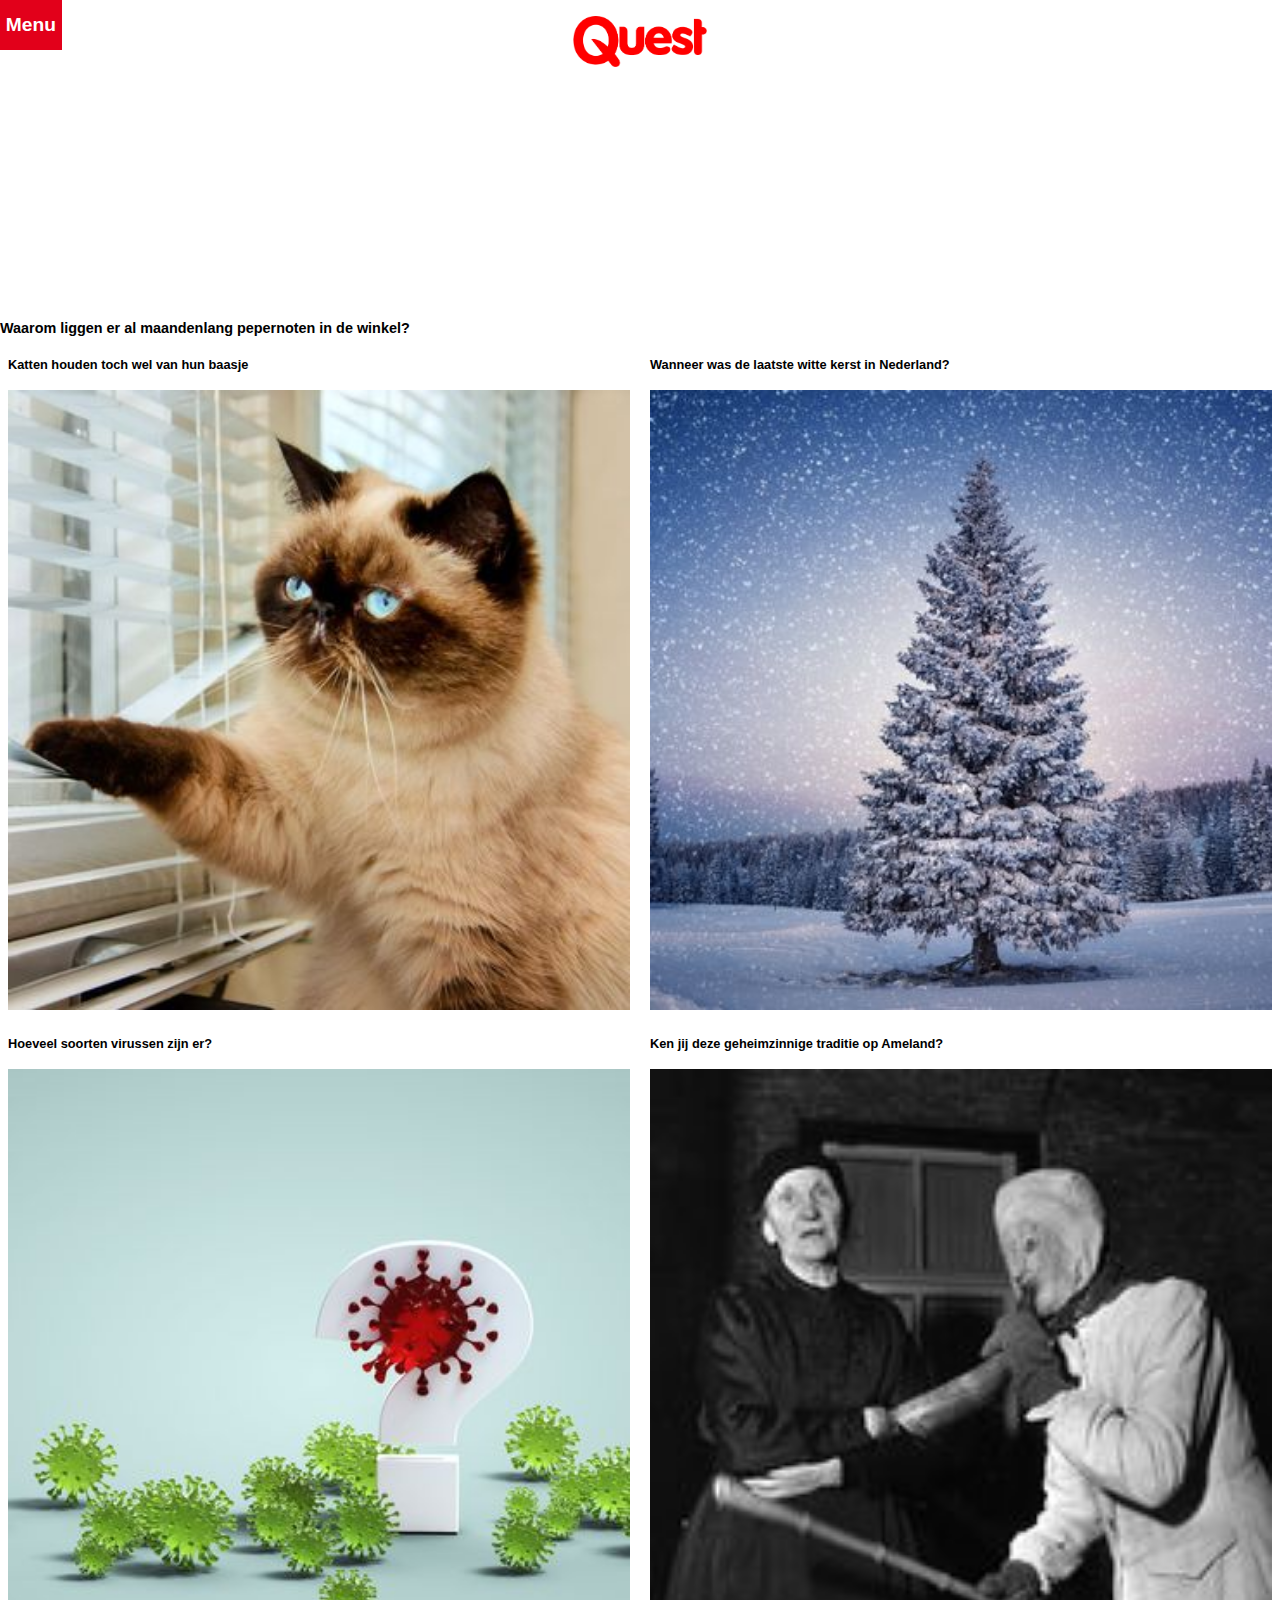
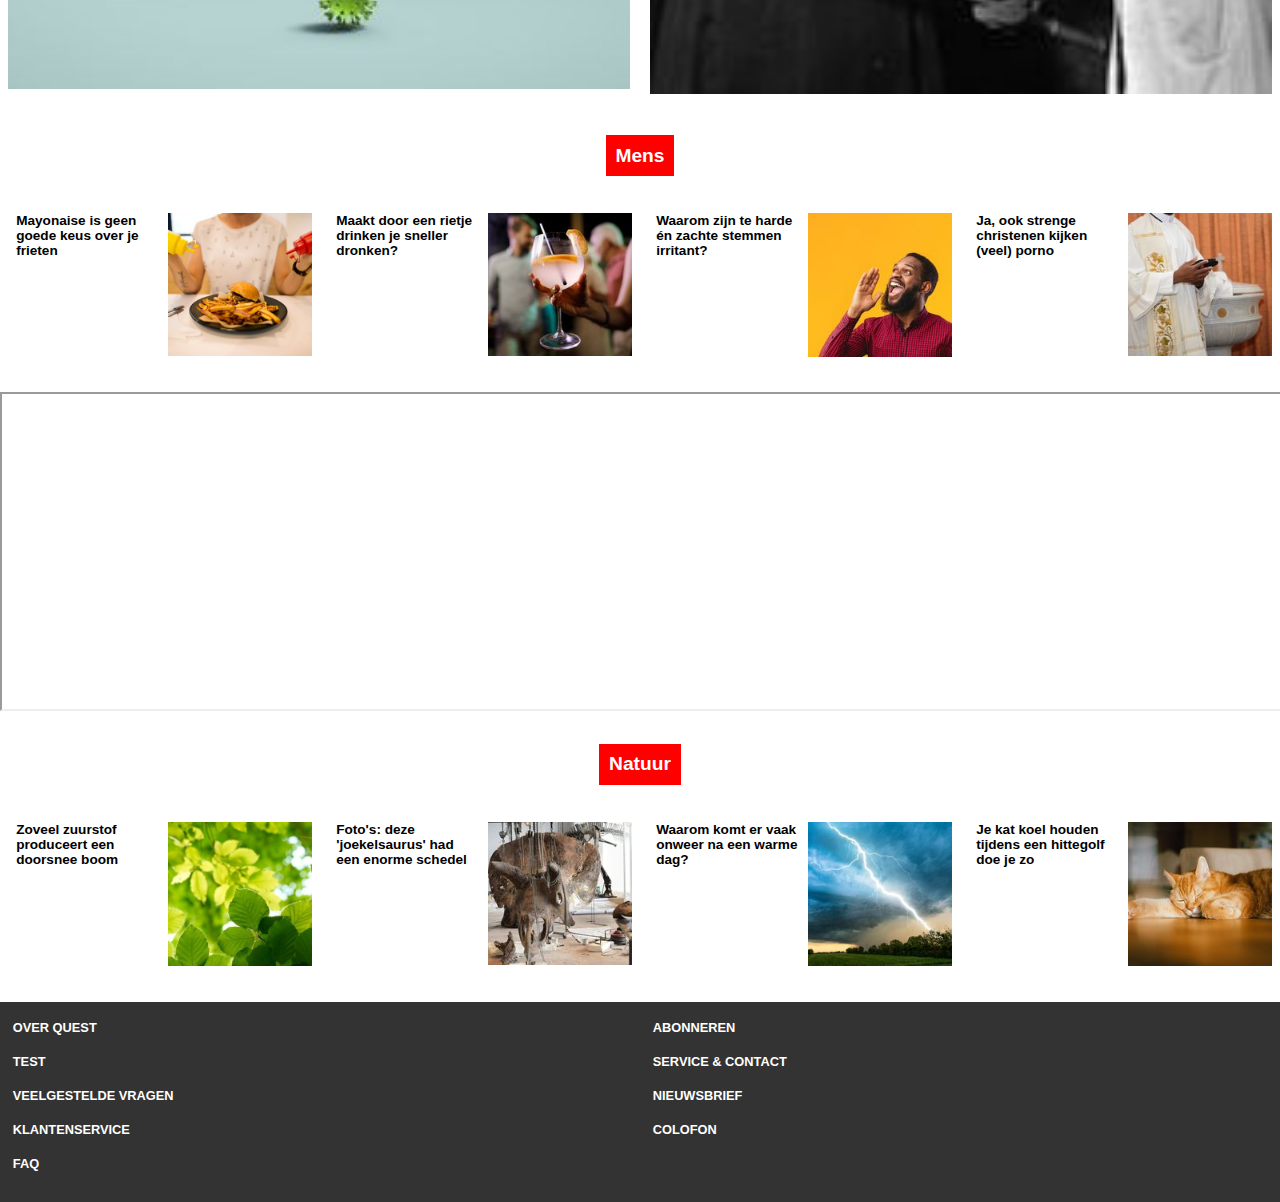
==== commit 27ef8897: "Add files via upload" ====
--- a/index.html
+++ b/index.html
@@ -1,89 +1,95 @@
 <!doctype html>
 <html lang="nl">
-	 
+
 <head>
 	<meta charset="UTF-8">
 	<meta name="author" content="jouw naam">
 	<meta name="viewport" content="width=device-width, initial-scale=1">
-	
+
 	<title>Quest</title>
-	
+
 	<link href="./style/style3.css" rel="stylesheet">
 </head>
 
-	
+
+<!--Alle gebruikte images en tekst komen van https://www.quest.nl/-->
+
 
 <body class="home">
 
 	<!--Het logo boven aan de pagina en die heb ik in een figure gezet-->
 	<figure>
 		<a href="./index.html"> <img class="logo" src="./img/quest.png" alt="Quest logo"></a>
-		<!--bron: https://shop.quest.nl/-->
 	</figure>
 
 	<!--Het hamburger menu links boven op de pagina-->
-    <header>
+	<header>
+
 		<nav>
-			<h2>Menu</h2>
+			<h2><button>Menu</button></h2>
+
+			<button class="darkmode">Dark/light mode</button>
+
 			<ul>
-				<li>Klantenservice</li>
-				<li>Over Quest</li>
-				<li>Nieuwsbrief</li>
-				<li>Abonneren</li>
-				<li>Shop</li>
-				<li>Test jezelf</li>
-				<li>Mens</li>
-				<li>Tech</li>
-				<li>Natuur</li>
-				<li>Maatschappij</li>
-				<li>Contact</li>
+				<li><a href='#'>Klantenservice</a></li>
+				<li><a href='#'>Over Quest</a></li>
+				<li><a href='#'>Nieuwsbrief</a></li>
+				<li><a href='#'>Abonneren</a></li>
+				<li><a href='#'>Shop</a></li>
+				<li><a href='#'>Test jezelf</a></li>
+				<li><a href='#'>Mens</a></li>
+				<li><a href='#'>Tech</a></li>
+				<li><a href='#'>Natuur</a></li>
+				<li><a href='#'>Maatschappij</a></li>
+				<li><a href='#'>Contact</a></li>
+
 			</ul>
 		</nav>
+
 	</header>
 
 	<main>
-		
+
 		<!--section 1-->
 		<section>
 
 			<article>
-				<h1>Waarom liggen er al maandenlang pepernoten in de winkel?</h1>
-			    <img src="./img/Pepernoten.png" alt="Sinterklaas snoepgoed">
-			    <!--bron: https://www.quest.nl/maatschappij/cultuur/a38190170/waarom-liggen-er-al-maandenlang-pepernoten-in-de-winkel/-->
+				<a href="#">Waarom liggen er al maandenlang pepernoten in de winkel?</a>
+				<a href="#"><img src="./img/Pepernoten.png" alt="Sinterklaas snoepgoed"></a>
 			</article>
 
 		</section>
 
-		<!--section 2--> 
+		<!--section 2-->
 		<section>
 
 			<article>
-				<h2>Katten houden toch wel van hun baasje</h2>
-				<a href="./img/Kat.jpg"> <img src="./img/Kat.jpg" alt="Een kat"></a>
+				<a href="#">Katten houden toch wel van hun baasje</a>
+				<a href="./kat.html"> <img src="./img/Kat.jpg" alt="Een kat"></a>
 			</article>
-			
+
 			<article>
-				<h2>Wanneer was de laatste witte kerst in Nederland?</h2>
-				<img src="./img/Sneeuw.jpg" alt="Kerstboom met sneeuw">
+				<a href="#">Wanneer was de laatste witte kerst in Nederland?</a>
+				<a href="#"><img src="./img/Sneeuw.jpg" alt="Kerstboom met sneeuw"></a>
 			</article>
-			
+
 			<article>
-				<h2>Hoeveel soorten virussen zijn er?</h2>
-				<img src="./img/Virus.jpg" alt="Virus cellen">
+				<a href="#">Hoeveel soorten virussen zijn er?</a>
+				<a href="#"><img src="./img/Virus.jpg" alt="Virus cellen"></a>
 			</article>
-			
+
 			<article>
-				<h2>Ken jij deze geheimzinnige traditie op Ameland?</h2>
-				<img src="./img/Ameland.jpg" alt="Het feest Sunneklaas">
+				<a href="#">Ken jij deze geheimzinnige traditie op Ameland?</a>
+				<a href="./ameland.html"><img src="./img/Ameland.jpg" alt="Het feest Sunneklaas"></a>
 			</article>
-			
+
 		</section>
-		
+
 		<!--section 3-->
 		<section>
 
 			<article>
-				<h1>Mens</h1>
+				<a href="#">Mens</a>
 			</article>
 
 		</section>
@@ -92,79 +98,85 @@
 		<section>
 
 			<article>
-				<h3>Mayonaise is geen goede keus over je frieten</h3>
-				<img src="./img/Patat.jpg" alt="Bord met hamburger en frieten">
+				<a href="#">Mayonaise is geen goede keus over je frieten</a>
+				<a href="#"><img src="./img/Patat.jpg" alt="Bord met hamburger en frieten"></a>
 			</article>
 
 			<article>
-				<h3>Maakt door een rietje drinken je sneller dronken?</h3>
-				<img src="./img/Drankje.jpg" alt="Een cocktail">
+				<a href="#">Maakt door een rietje drinken je sneller dronken?</a>
+				<a href="#"><img src="./img/Drankje.jpg" alt="Een cocktail"></a>
 			</article>
 
 			<article>
-				<h3>Waarom zijn te harde én zachte stemmen irritant?</h3>
-				<img src="./img/Stemmen.jpg" alt="Een man die schreeuwt">
+				<a href="#">Waarom zijn te harde én zachte stemmen irritant?</a>
+				<a href="#"><img src="./img/Stemmen.jpg" alt="Een man die schreeuwt"></a>
 			</article>
 
 			<article>
-				<h3>Ja, ook strenge christenen kijken (veel) porno</h3>
-				<img src="./img/Christenen.jpg" alt="Een gelovige">
+				<a href="#">Ja, ook strenge christenen kijken (veel) porno</a>
+				<a href="#"><img src="./img/Christenen.jpg" alt="Een gelovige"></a>
 			</article>
 
 		</section>
 
 		<!--section 5-->
 		<section>
-
-			<article>
-				<h1>Natuur</h1>
-			</article>
-
+			<iframe src="https://www.youtube.com/embed/5y89dX3VHXs"></iframe>
 		</section>
+		<!--Bron: https://www.w3schools.com/html/html_youtube.asp-->
 
 		<!--section 6-->
 		<section>
 
 			<article>
-				<h3>Zoveel zuurstof produceert een doorsnee boom</h3>
-				<img src="./img/boom.jpg" alt="Groene blaadjes van een boom">
-			</article>
-
-			<article>
-				<h3>Foto's: deze 'joekelsaurus' had een enorme schedel</h3>
-				<img src="./img/dino.jpg" alt="Schedel van een dinosaurus">
-			</article>
-
-			<article>
-				<h3>Waarom komt er vaak onweer na een warme dag?</h3>
-				<img src="./img/bliksem.jpg" alt="Bliksemschicht">
-			</article>
-
-			<article>
-				<h3>Je kat koel houden tijdens een hittegolf doe je zo</h3>
-				<img src="./img/Kat2.jpg" alt="Slapende kat">
+				<a href="#">Natuur</a>
 			</article>
 
 		</section>
 
-		
+		<!--section 7-->
+		<section>
+
+			<article>
+				<a href="#">Zoveel zuurstof produceert een doorsnee boom</a>
+				<a href="#"><img src="./img/boom.jpg" alt="Groene blaadjes van een boom"></a>
+			</article>
+
+			<article>
+				<a href="#">Foto's: deze 'joekelsaurus' had een enorme schedel</a>
+				<a href="#"><img src="./img/dino.jpg" alt="Schedel van een dinosaurus"></a>
+			</article>
+
+			<article>
+				<a href="#">Waarom komt er vaak onweer na een warme dag?</a>
+				<a href="#"><img src="./img/bliksem.jpg" alt="Bliksemschicht"></a>
+			</article>
+
+			<article>
+				<a href="#">Je kat koel houden tijdens een hittegolf doe je zo</a>
+				<a href="#"><img src="./img/Kat2.jpg" alt="Slapende kat"></a>
+			</article>
+
+		</section>
+
+
 	</main>
 
-	<footer class="footer">
+	<footer>
 
-	    <ul>
-			<li>OVER QUEST</li>
-			<li>OVER QUEST TEST</li>
-			<li>VEELGESTELDE VRAGEN</li>
-			<li>KLANTENSERVICE</li>
-			<li>FAQ</li>
+		<ul>
+			<li><a href='#'>OVER QUEST</a></li>
+			<li><a href='#'>TEST</a></li>
+			<li><a href='#'>VEELGESTELDE VRAGEN</a></li>
+			<li><a href='#'>KLANTENSERVICE</a></li>
+			<li><a href='#'>FAQ</a></li>
 		</ul>
 
 		<ul>
-			<li>ABONNEREN</li>
-			<li>SERVICE & CONTACT</li>
-			<li>NIEUWSBRIEF</li>
-			<li>COLOFON</li>
+			<li><a href='#'>ABONNEREN</a></li>
+			<li><a href='#'>SERVICE & CONTACT</a></li>
+			<li><a href='#'>NIEUWSBRIEF</a></li>
+			<li><a href='#'>COLOFON</a></li>
 		</ul>
 
 	</footer>
@@ -172,5 +184,5 @@
 
 	<script src="./scripts/script.js"></script>
 </body>
-	
-</html>
+
+</html>--- a/style/style3.css
+++ b/style/style3.css
@@ -12,6 +12,17 @@
 body {
   display: flex;
   flex-direction: column;
+  color: black;
+  background-color: white;
+}
+
+.dark-modebody {
+  color: white;
+  background-color: black;
+}
+
+.dark-modelink a{
+  color: white;
 }
 
 h1 , h2 , h3 , p {
@@ -20,7 +31,7 @@
 
 
 
-/*Het menu*/
+/*Het menu. Dit stuk code over een menu heb ik door de opdracht over een inklapbaar menu te maken*/
 nav {
   background-color: #E2001A;
 
@@ -45,18 +56,21 @@
   transform: translateX(0%);
 }
 
-nav h2 {
+nav h2 button:nth-of-type(1) {
   position: absolute;
 	margin: 0; 
-  padding: 0.5em;
+  padding: 0.3em;
+  
 	
 	background-color: #E2001A;
   color: white;
 	
 	top: 0;
 	left: 100%;
-	
-	font-size: 1em;
+
+	text-decoration: none;
+  border: none;
+	font-size: 0.8em;
 	font-weight: bold;
 	text-align: center;
 	line-height: 2em;
@@ -65,7 +79,7 @@
 	cursor: pointer;
 }
 
-ul {
+nav ul {
   display: flex;
   justify-content: center;
   flex-direction: column;
@@ -73,12 +87,13 @@
   list-style-type: none;
 }
 
-li {
+nav li a{
   display: block;
 
   font-family: sans-serif;
   font-size: 1.2em;
   color: white;
+  text-decoration: none;
 
   padding: 14px 16px;
 }
@@ -87,11 +102,15 @@
   color: black;
 }
 
+nav button:nth-of-type(2) {
+  color: blue;
+}
+
 
 
 /*Algemene styling voor de footer*/
 
-.footer {
+footer {
   display: flex;
   flex-direction: row;
 
@@ -100,19 +119,27 @@
   margin-top: 1.6em;
 }
 
-.footer li {
-  font-size: 0.68em;
+footer li {
+  margin-top: 1em;
+}
+
+footer li a {
+  font-size: 0.8em;
   font-family: sans-serif;
   font-weight: bold;
-
-  margin-bottom: 1em;
-}
-
-.footer ul {
+  color: white;
+  text-decoration: none;
+
+  margin-left: 1em;
+}
+
+footer ul {
   list-style-type: none;
-  
-  padding: 1em;
-  width: 100%;
+  justify-content: top;
+  align-items: left;
+
+  width: 100%;
+  height: 12.5em;
 }
 
 
@@ -129,6 +156,7 @@
 }
 
 /*Dit is een animatie op het logo bovenaan. Als je er over heen hovert dan draait het logo 1x rond*/
+/*Dit stukje code over animaties heb ik door de opdracht over een animatie te maken*/
 @keyframes logo-animation {
   0% {
     transform: rotate(0);
@@ -157,13 +185,15 @@
   z-index: 1;
 }
 
-.home section:nth-of-type(1) article h1 {
+.home section:nth-of-type(1) article a {
   position: absolute;
   bottom: 0;
-  
+
+  font-family: sans-serif;
   font-size: 0.9em;
-  font-family: sans-serif;
   font-weight: 900;
+  color: black;
+  text-decoration: none;
 
   text-align: center;
   margin-top: 1.3em;
@@ -196,25 +226,31 @@
 
 .home section:nth-of-type(2) article img{
   width: 100%; 
-  margin-top: 0.5em;
+  margin-top: 1.3em;
 }
 
 /*Styling van de h2*/
-.home section:nth-of-type(2) article h2{
+.home section:nth-of-type(2) article a{
   font-size: 0.8em;
   font-family: sans-serif;
-}
-
-
-
-/*section 3 & 5*/
+  font-weight: 600;
+  text-decoration: none;
+  color: black;
+}
+
+
+
+/*section 3 & 6*/
 
 /*De h1*/
-.home section:nth-of-type(3) h1 , .home section:nth-of-type(5) h1 {
+.home section:nth-of-type(3) a, 
+.home section:nth-of-type(6) a {
+  font-size: 1.2em;
   font-family: sans-serif;
   font-weight: 900;
   color: white;
   background-color: red;
+  text-decoration: none;
 
   padding: 0.5em;
   margin-top: 1.5em;
@@ -222,13 +258,15 @@
 }
 
 /*Hierdoor komt de h1 in het midden*/
-.home section:nth-of-type(3) article , .home section:nth-of-type(5) article{
+.home section:nth-of-type(3) article, 
+.home section:nth-of-type(6) article{
   display: flex;
   justify-content: center;
 }
 
 /*Hier heb ik een animatie op de article met h1 gezet. Hierdoor wordt ie een stukje groter als je er overheen hovert*/
-@keyframes h1-animation {
+/*Dit stukje code over animaties heb ik door de opdracht over een animatie te maken*/
+@keyframes a-animation {
   0% {
     transform:scale(1);
   }
@@ -240,52 +278,74 @@
   }
 }
 
-.home section:nth-of-type(3) article:hover , .home section:nth-of-type(5) article:hover{
-  animation-name: h1-animation;
+.home section:nth-of-type(3) article:hover, 
+.home section:nth-of-type(6) article:hover{
+  animation-name: a-animation;
   animation-duration:1s;
 }
 
 
 
-/*section 4 & 6*/
+/*Section 5*/
+iframe {
+  width: 100%;
+  height: 19.7em;
+  margin-top: 1.5em;
+}
+
+
+
+
+/*section 4 & 7*/
 
 /*Hierdoor komen de articles in een column te staan*/
-.home section:nth-of-type(4) , .home section:nth-of-type(6) {
+.home section:nth-of-type(4), 
+.home section:nth-of-type(7) {
   display: grid;
   grid-template-columns: repeat( auto-fit, minmax(250px, 1fr));
 }
 
 /*Hierdoor komt de inhoud an de articles in een rij te staan*/
-.home section:nth-of-type(4) article , .home section:nth-of-type(6) article {
+.home section:nth-of-type(4) article, 
+.home section:nth-of-type(7) article {
   display: grid;
   grid-template-columns: repeat(2, 50%); 
 
   margin: 0.5em
 }
 
-/*Door order 1 te doen, komt als eerst de img (want die is 0) en daarna de h3*/
-.home section:nth-of-type(4) article h3 , .home section:nth-of-type(6) article h3{
+/*Door order 1 te doen, komt als eerst de img (want die is 0) en daarna de a*/
+.home section:nth-of-type(4) article a, 
+.home section:nth-of-type(7) article a{
   font-family: sans-serif;
   font-size: 0.85em;
+  font-weight: 600;
+  color: black;
+  text-decoration: none;
 
   margin-left: 0.6em;
   order: 1;
 }
 
-.home section:nth-of-type(4) img , .home section:nth-of-type(6) img {
-  width: 100%;
-}
-
-
-
-/******************/
-/*Artikel over kat*/
-
-.kat p {
-  font-family: sans-serif;
-}
-
-.kat article {
+.home section:nth-of-type(4) img, 
+.home section:nth-of-type(7) img {
+  width: 100%;
+  order: 0;
+}
+
+
+
+/**************/
+/*De artikelen*/
+
+.kat p, 
+.ameland p {
+  font-family: sans-serif;
+  font-size: 1em;
+}
+
+.kat section, 
+.ameland section {
   display: block;
   margin-block-start: 1em;
   margin-block-end: 1em;
@@ -293,37 +353,21 @@
   margin-right: 0.5em;
 }
 
-.kat article:nth-of-type(1) h1 {
-  font-size: 1.5em;
-}
-
-.kat article:nth-of-type(1) img {
-  width: 100%;
+.kat section:nth-of-type(1) h1, 
+.ameland section:nth-of-type(1) h1{
+  font-size: 1.2em;
+}
+
+.kat section h2 , .ameland section h2{
+  font-size: 1.1em;
+}
+
+.kat section:nth-of-type(1) img, 
+.ameland section:nth-of-type(1) img{
+  width: 100%;
+  height: 10em;
   margin-top: 1em;
 }
 
 
 
-/**********************/
-/*Artikel over Ameland*/
-
-.ameland p {
-  font-family: sans-serif;
-}
-
-.ameland article {
-  display: block;
-  margin-block-start: 1em;
-  margin-block-end: 1em;
-  margin-left: 0.5em;
-  margin-right: 0.5em;
-}
-
-.ameland article:nth-of-type(1) h1 {
-  font-size: 1.5em;
-}
-
-.ameland article:nth-of-type(1) img {
-  width: 100%;
-  margin-top: 1em;
-}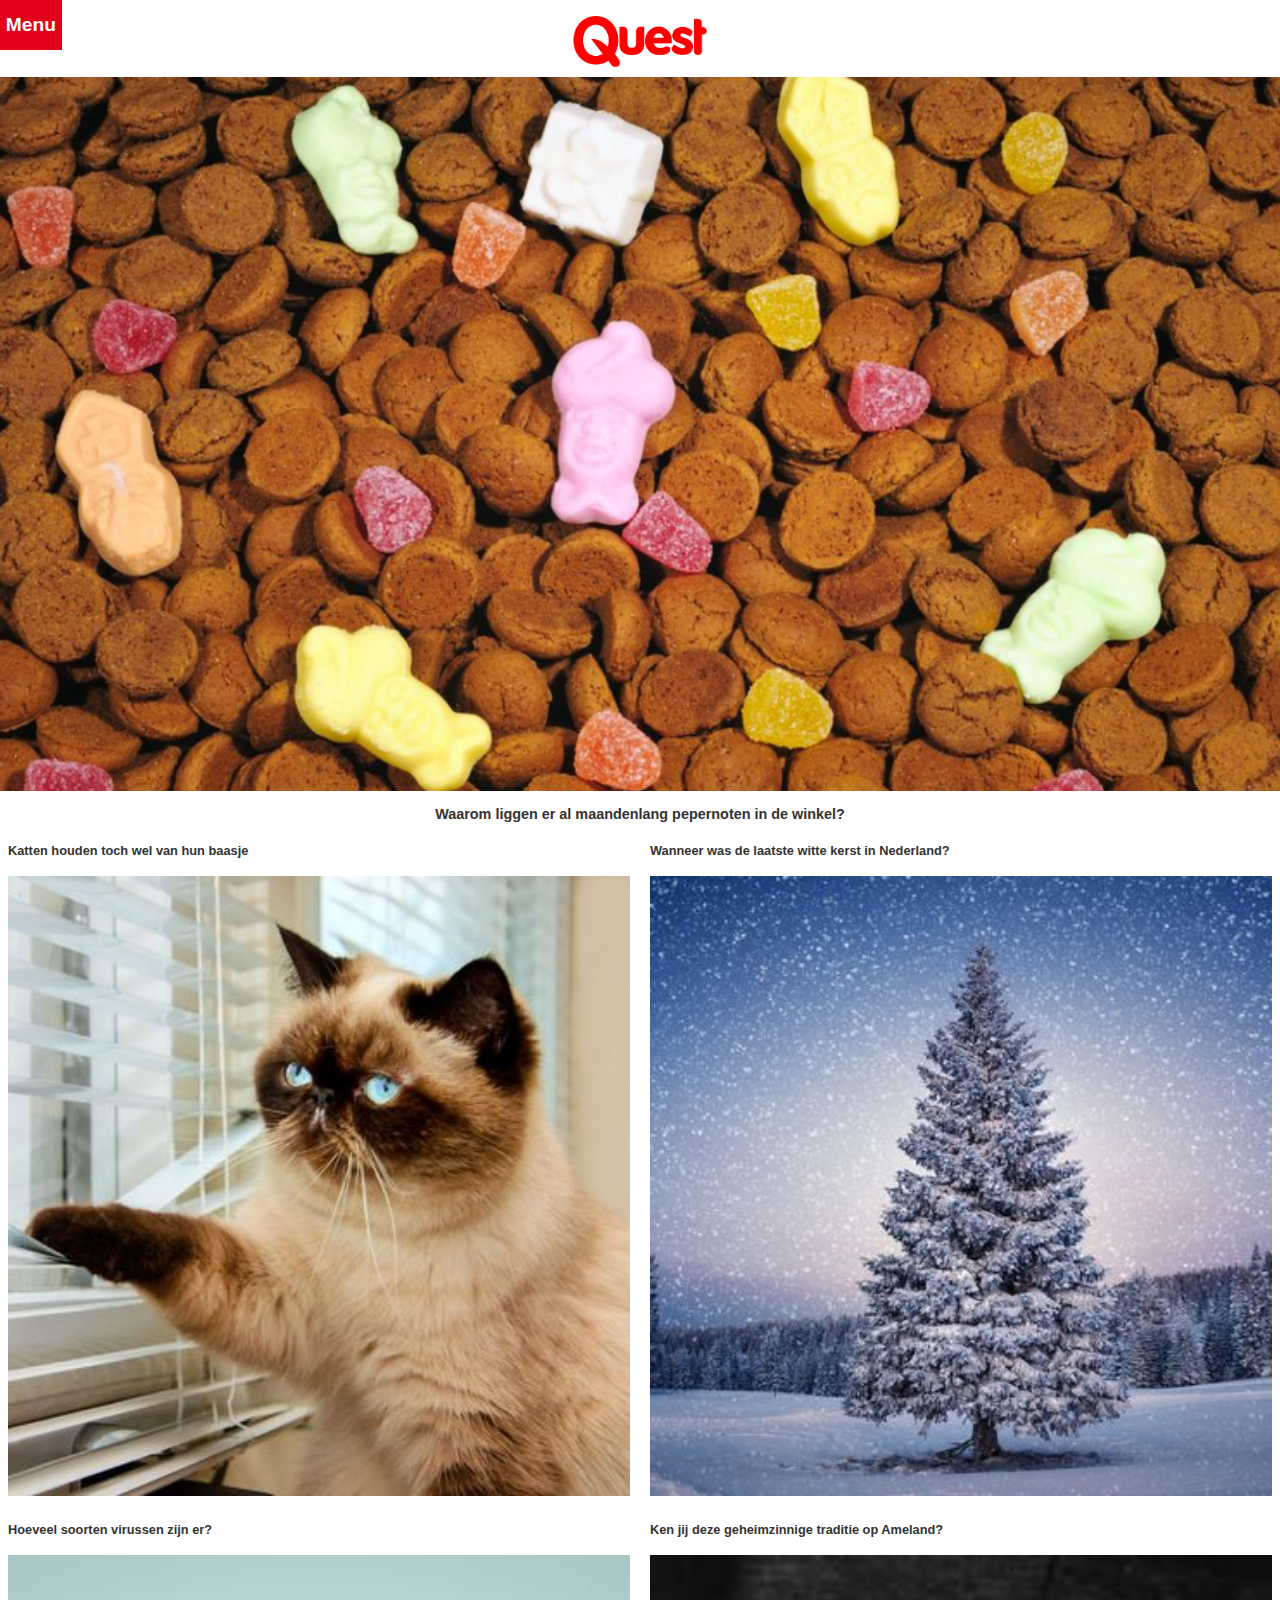
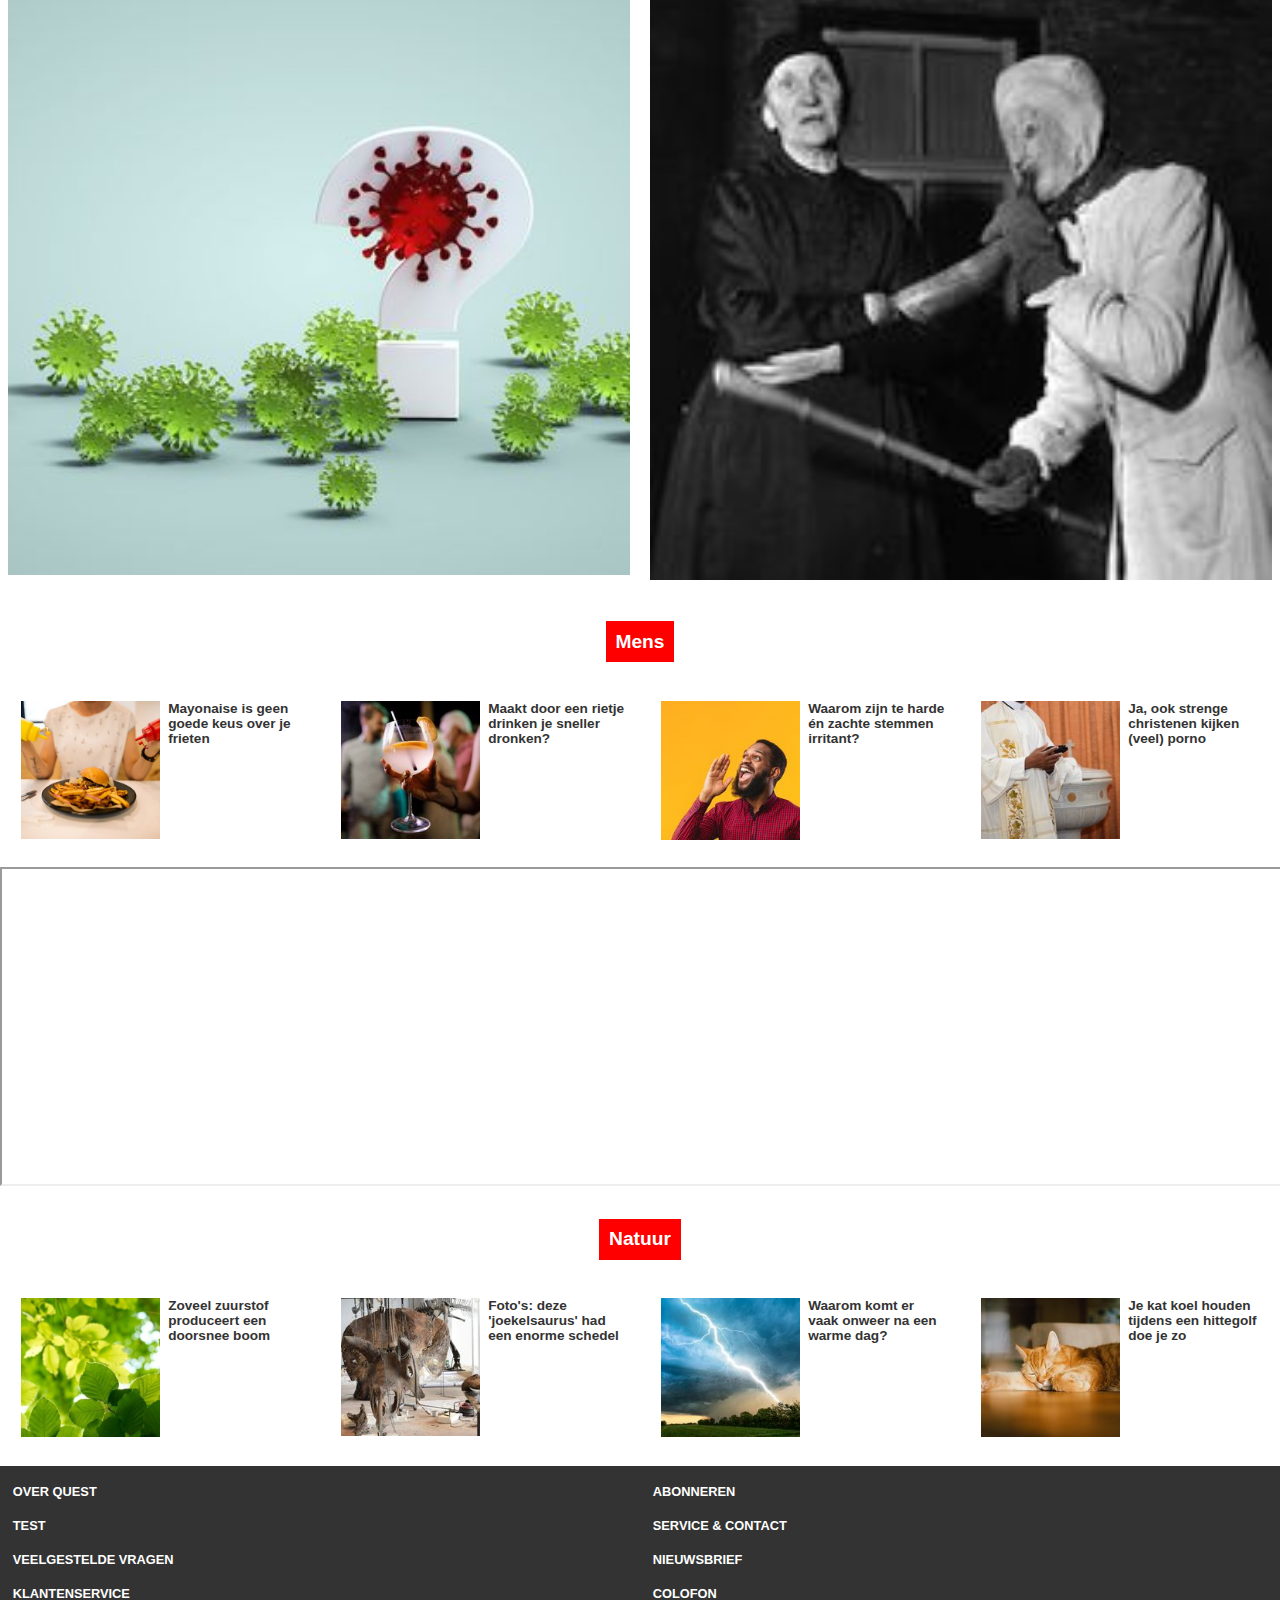
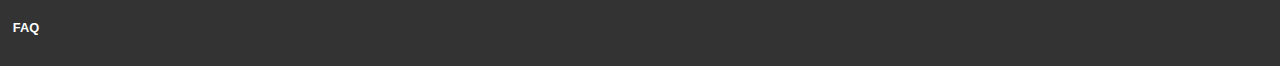
==== commit 3850b3f2: "Add files via upload" ====
--- a/index.html
+++ b/index.html
@@ -54,8 +54,8 @@
 		<section>
 
 			<article>
+				<a href="#"><img src="./img/Pepernoten.png" alt="Sinterklaas snoepgoed"></a>
 				<a href="#">Waarom liggen er al maandenlang pepernoten in de winkel?</a>
-				<a href="#"><img src="./img/Pepernoten.png" alt="Sinterklaas snoepgoed"></a>
 			</article>
 
 		</section>
@@ -98,23 +98,23 @@
 		<section>
 
 			<article>
+				<a href="#"><img src="./img/Patat.jpg" alt="Bord met hamburger en frieten"></a>
 				<a href="#">Mayonaise is geen goede keus over je frieten</a>
-				<a href="#"><img src="./img/Patat.jpg" alt="Bord met hamburger en frieten"></a>
 			</article>
 
 			<article>
+				<a href="#"><img src="./img/Drankje.jpg" alt="Een cocktail"></a>
 				<a href="#">Maakt door een rietje drinken je sneller dronken?</a>
-				<a href="#"><img src="./img/Drankje.jpg" alt="Een cocktail"></a>
 			</article>
 
 			<article>
+				<a href="#"><img src="./img/Stemmen.jpg" alt="Een man die schreeuwt"></a>
 				<a href="#">Waarom zijn te harde én zachte stemmen irritant?</a>
-				<a href="#"><img src="./img/Stemmen.jpg" alt="Een man die schreeuwt"></a>
 			</article>
 
 			<article>
+				<a href="#"><img src="./img/Christenen.jpg" alt="Een gelovige"></a>
 				<a href="#">Ja, ook strenge christenen kijken (veel) porno</a>
-				<a href="#"><img src="./img/Christenen.jpg" alt="Een gelovige"></a>
 			</article>
 
 		</section>
@@ -138,23 +138,23 @@
 		<section>
 
 			<article>
+				<a href="#"><img src="./img/boom.jpg" alt="Groene blaadjes van een boom"></a>
 				<a href="#">Zoveel zuurstof produceert een doorsnee boom</a>
-				<a href="#"><img src="./img/boom.jpg" alt="Groene blaadjes van een boom"></a>
 			</article>
 
 			<article>
+				<a href="#"><img src="./img/dino.jpg" alt="Schedel van een dinosaurus"></a>
 				<a href="#">Foto's: deze 'joekelsaurus' had een enorme schedel</a>
-				<a href="#"><img src="./img/dino.jpg" alt="Schedel van een dinosaurus"></a>
 			</article>
 
 			<article>
+				<a href="#"><img src="./img/bliksem.jpg" alt="Bliksemschicht"></a>
 				<a href="#">Waarom komt er vaak onweer na een warme dag?</a>
-				<a href="#"><img src="./img/bliksem.jpg" alt="Bliksemschicht"></a>
 			</article>
 
 			<article>
+				<a href="#"><img src="./img/Kat2.jpg" alt="Slapende kat"></a>
 				<a href="#">Je kat koel houden tijdens een hittegolf doe je zo</a>
-				<a href="#"><img src="./img/Kat2.jpg" alt="Slapende kat"></a>
 			</article>
 
 		</section>
--- a/style/style3.css
+++ b/style/style3.css
@@ -12,7 +12,7 @@
 body {
   display: flex;
   flex-direction: column;
-  color: black;
+  color: #333;
   background-color: white;
 }
 
@@ -27,6 +27,7 @@
 
 h1 , h2 , h3 , p {
   font-family: sans-serif;
+  color: #333
 }
 
 
@@ -99,7 +100,7 @@
 }
 
 li:hover {
-  color: black;
+  color: #333;
 }
 
 nav button:nth-of-type(2) {
@@ -180,30 +181,24 @@
 /*section 1*/
 
 .home section:nth-of-type(1) article {
-  position: relative;
-  height: 17.5em;
-  z-index: 1;
+  display: flex;
+  flex-direction: column;
+  justify-content: center;
 }
 
 .home section:nth-of-type(1) article a {
-  position: absolute;
-  bottom: 0;
+  text-align: center;
 
   font-family: sans-serif;
   font-size: 0.9em;
   font-weight: 900;
-  color: black;
-  text-decoration: none;
-
-  text-align: center;
-  margin-top: 1.3em;
+  color: #333;
+  text-decoration: none;
+
   margin-bottom: 0.8em;
 }
 
-.home section:nth-of-type(1) article img {
-  position: absolute;
-  top: 0;
-
+.home section:nth-of-type(1) article a img {
   width: 100%;
   margin-top: 0.7em;
 }
@@ -235,7 +230,7 @@
   font-family: sans-serif;
   font-weight: 600;
   text-decoration: none;
-  color: black;
+  color: #333;
 }
 
 
@@ -311,7 +306,15 @@
   display: grid;
   grid-template-columns: repeat(2, 50%); 
 
-  margin: 0.5em
+  margin-top: 0.6em;
+  margin-right: 0.8em;
+  margin-left: 0.8em;
+}
+
+.home section:nth-of-type(4) img, 
+.home section:nth-of-type(7) img {
+  width: 100%;
+  order: 0;
 }
 
 /*Door order 1 te doen, komt als eerst de img (want die is 0) en daarna de a*/
@@ -320,19 +323,13 @@
   font-family: sans-serif;
   font-size: 0.85em;
   font-weight: 600;
-  color: black;
+  color: #333;
   text-decoration: none;
 
   margin-left: 0.6em;
   order: 1;
 }
 
-.home section:nth-of-type(4) img, 
-.home section:nth-of-type(7) img {
-  width: 100%;
-  order: 0;
-}
-
 
 
 /**************/
@@ -342,30 +339,35 @@
 .ameland p {
   font-family: sans-serif;
   font-size: 1em;
+  color: #333;
+  line-height: 1.4em;
+  word-spacing: 0.3em;
 }
 
 .kat section, 
 .ameland section {
   display: block;
-  margin-block-start: 1em;
+  margin-block-start: 1.4em;
   margin-block-end: 1em;
-  margin-left: 0.5em;
-  margin-right: 0.5em;
+  margin-left: 0.7em;
+  margin-right: 0.7em;
 }
 
 .kat section:nth-of-type(1) h1, 
 .ameland section:nth-of-type(1) h1{
   font-size: 1.2em;
-}
-
-.kat section h2 , .ameland section h2{
+  font-weight: 600;
+}
+
+.kat section h2, 
+.ameland section h2{
   font-size: 1.1em;
+  font-weight: 600;
 }
 
 .kat section:nth-of-type(1) img, 
 .ameland section:nth-of-type(1) img{
   width: 100%;
-  height: 10em;
   margin-top: 1em;
 }
 
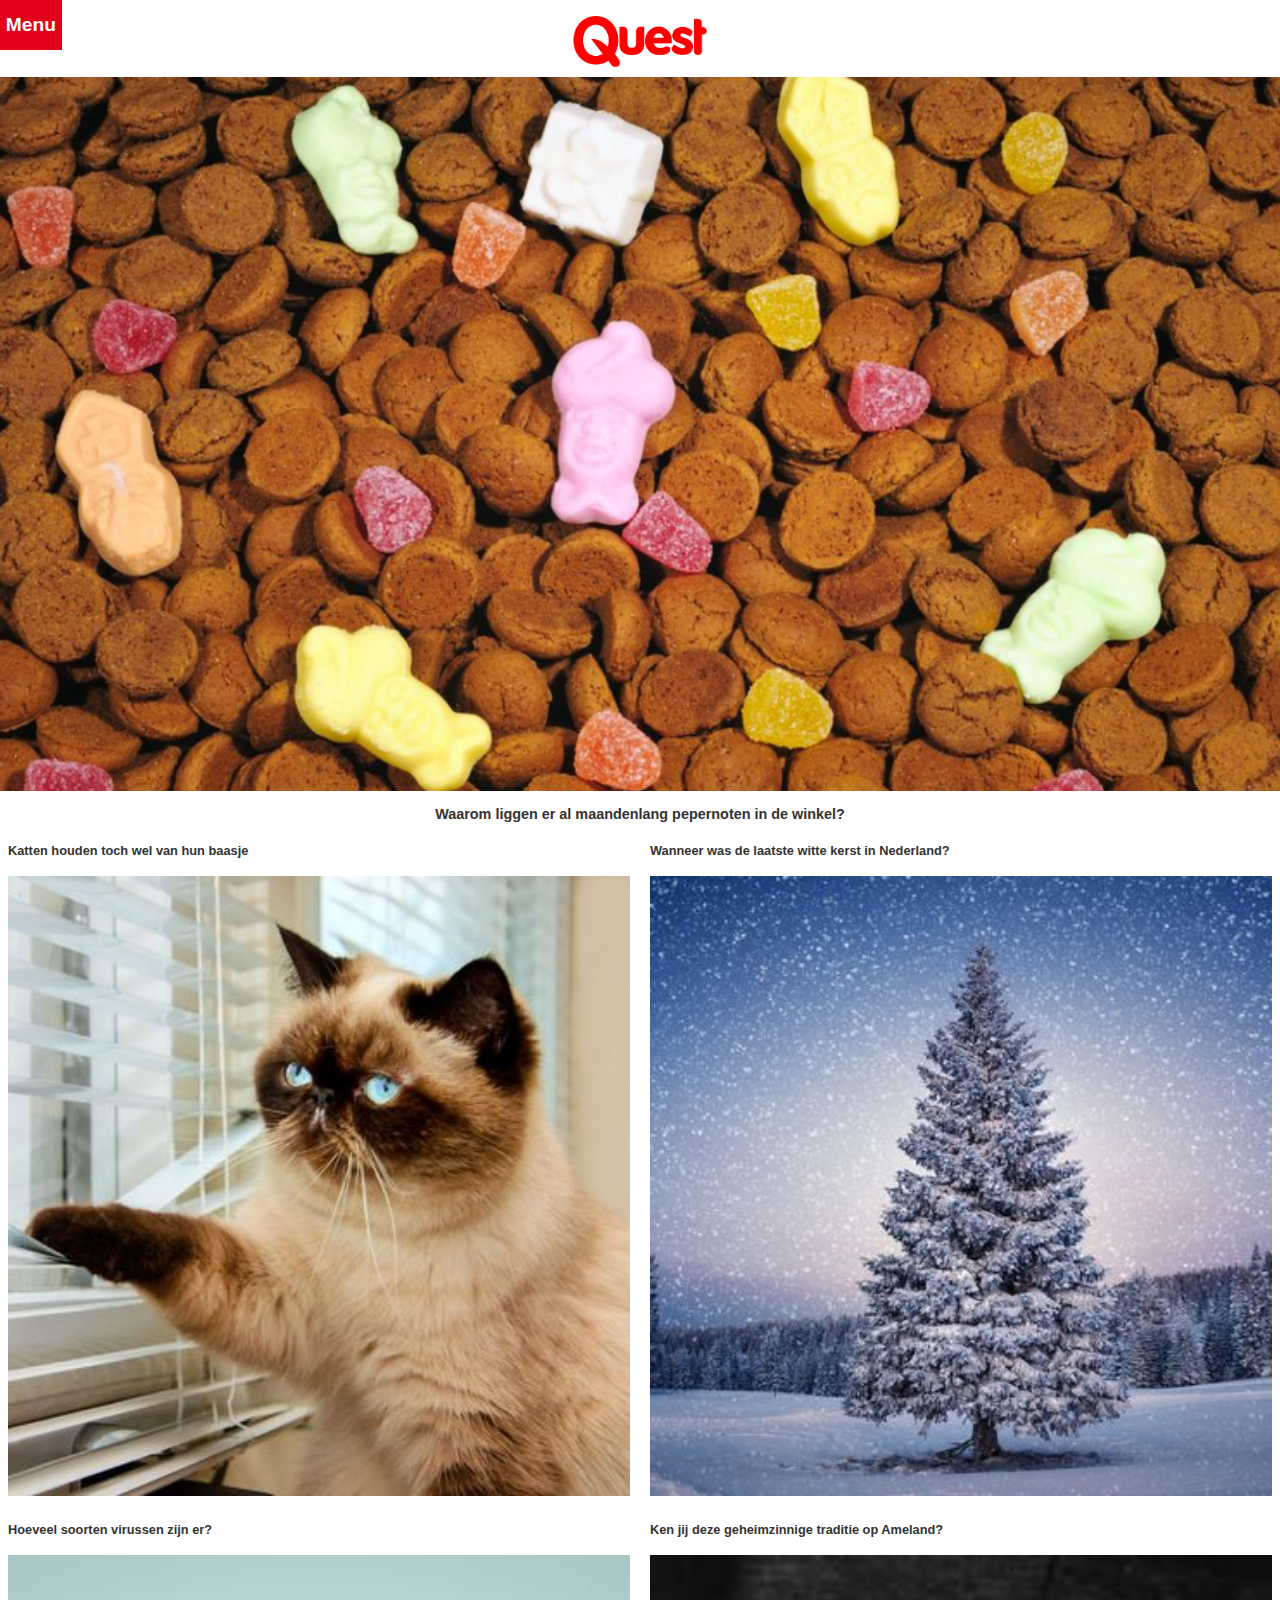
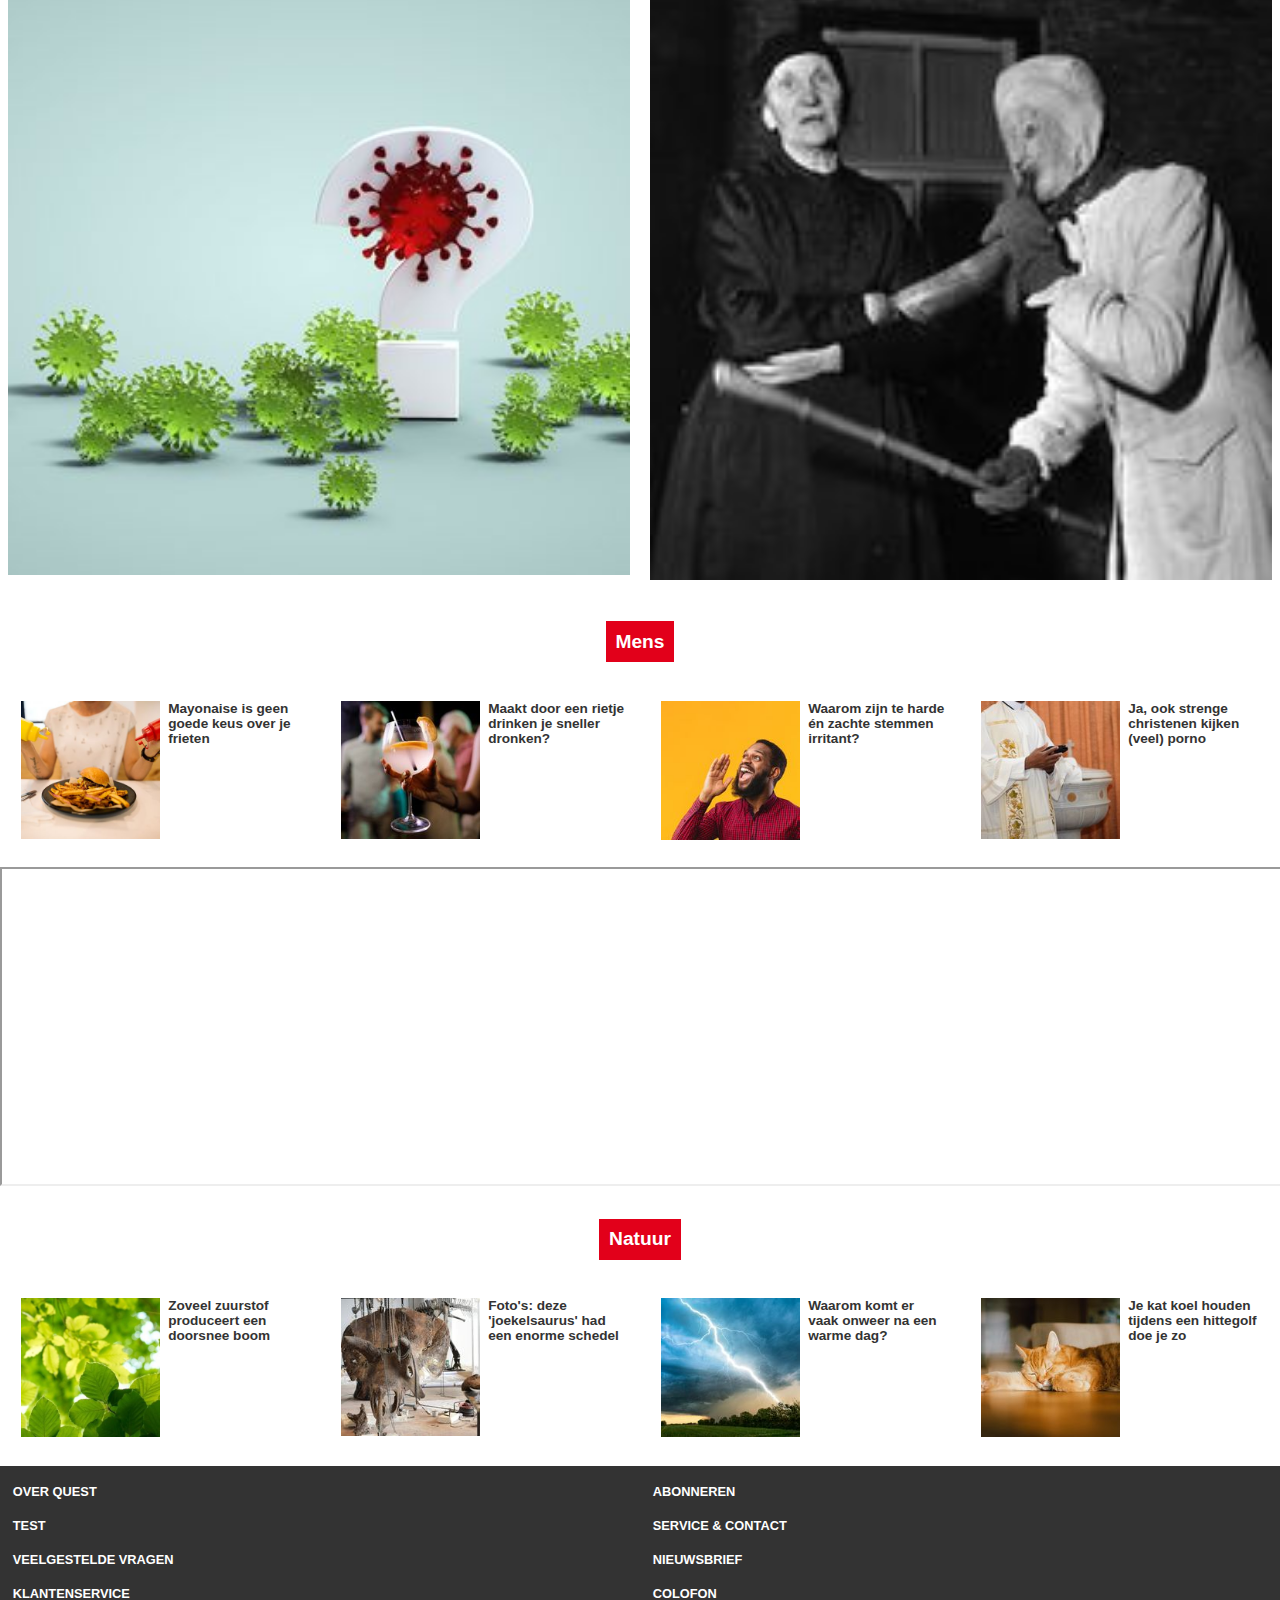
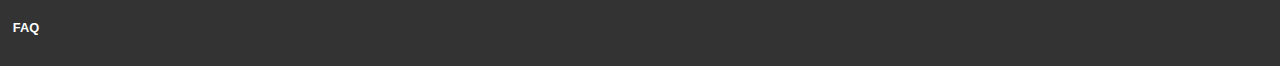
==== commit d4576903: "Add files via upload" ====
--- a/index.html
+++ b/index.html
@@ -29,6 +29,10 @@
 			<h2><button>Menu</button></h2>
 
 			<button class="darkmode">Dark/light mode</button>
+
+			<section>
+				<input type="search" placeholder="Zoeken">
+			</section>
 
 			<ul>
 				<li><a href='#'>Klantenservice</a></li>
--- a/style/style3.css
+++ b/style/style3.css
@@ -4,6 +4,17 @@
   padding: 0;
 }
 
+/*Bron: https://www.youtube.com/watch?v=9LZGB3OLXNQ*/
+/*Met behulp van het filmpje hierboven heb ik een darkmode toegevoegd aan mijn site*/
+:root {
+  --primary-color: white;
+  --secondary-color: #333;
+}
+
+.dark-mode {
+  --primary-color: black;
+  --secondary-color: white;
+}
 
 
 /******************/
@@ -13,21 +24,12 @@
   display: flex;
   flex-direction: column;
   color: #333;
-  background-color: white;
-}
-
-.dark-modebody {
-  color: white;
-  background-color: black;
-}
-
-.dark-modelink a{
-  color: white;
+  background-color: var(--primary-color);
 }
 
 h1 , h2 , h3 , p {
   font-family: sans-serif;
-  color: #333
+  color: var(--secondary-color);
 }
 
 
@@ -103,8 +105,55 @@
   color: #333;
 }
 
-nav button:nth-of-type(2) {
-  color: blue;
+
+
+/*De styling voor de darkmode button*/
+.darkmode {
+  font-family: sans-serif;
+  font-size: 1em;
+  color: white;
+  background-color: #E2001A;
+  border: black solid;
+
+  padding: 0.4em;
+  margin-top: 1em;
+  margin-left: 5.9em;
+}
+
+
+
+/*Dit gedeelte komt uit de opdracht over states. https://codepen.io/shooft/pen/gOrJdGG?editors=1100*/
+/*De styling voor de zoekbalk*/
+input {
+  font-size: 2em;
+  color: #333;
+  background-color: white;
+  border: none;
+  outline: none;
+
+  line-height: 3em;
+
+  margin-top: 0.8em;
+  margin-left: 2.9em;
+}
+
+input::placeholder {
+  color: #333;
+}
+
+/*De styling voor de search gedeelte en voor het vergrootglas bij de zoekbalk*/
+input[type="search"] {
+  position: relative;
+  padding-left: 2em;
+  font-size: 1em;
+  
+  background-image: url(https://upload.wikimedia.org/wikipedia/commons/0/0b/Search_Icon.svg);
+  /*Dit zorgt ervoor dat je de img maar 1 keer ziet*/
+  background-repeat: no-repeat;
+  /*Dit zorgt voor de juiste grote. Anders is de img heel groot*/
+  background-size: 1.25em;
+  /*Dit zorgt voor dat de img in het midden komt van de zoekbalk en dan aan de zijkant van de balk*/
+  background-position: .75em center;
 }
 
 
@@ -136,8 +185,6 @@
 
 footer ul {
   list-style-type: none;
-  justify-content: top;
-  align-items: left;
 
   width: 100%;
   height: 12.5em;
@@ -169,7 +216,6 @@
 
 .logo:hover {
   animation-name: logo-animation;
-  /* leker kort voor een dramatisch effect */
   animation-duration: 1s;
 }
 
@@ -192,7 +238,7 @@
   font-family: sans-serif;
   font-size: 0.9em;
   font-weight: 900;
-  color: #333;
+  color: var(--secondary-color);
   text-decoration: none;
 
   margin-bottom: 0.8em;
@@ -230,7 +276,7 @@
   font-family: sans-serif;
   font-weight: 600;
   text-decoration: none;
-  color: #333;
+  color: var(--secondary-color);
 }
 
 
@@ -244,7 +290,7 @@
   font-family: sans-serif;
   font-weight: 900;
   color: white;
-  background-color: red;
+  background-color: #E2001A;
   text-decoration: none;
 
   padding: 0.5em;
@@ -323,7 +369,7 @@
   font-family: sans-serif;
   font-size: 0.85em;
   font-weight: 600;
-  color: #333;
+  color: var(--secondary-color);
   text-decoration: none;
 
   margin-left: 0.6em;
@@ -339,7 +385,7 @@
 .ameland p {
   font-family: sans-serif;
   font-size: 1em;
-  color: #333;
+  color: var(--secondary-color);
   line-height: 1.4em;
   word-spacing: 0.3em;
 }
@@ -349,14 +395,16 @@
   display: block;
   margin-block-start: 1.4em;
   margin-block-end: 1em;
-  margin-left: 0.7em;
-  margin-right: 0.7em;
+  margin-left: 0.9em;
+  margin-right: 0.9em;
 }
 
 .kat section:nth-of-type(1) h1, 
 .ameland section:nth-of-type(1) h1{
-  font-size: 1.2em;
-  font-weight: 600;
+  font-size: 1.5em;
+  font-weight: 800;
+  word-spacing: -0.1em;
+  letter-spacing: -0.04em;
 }
 
 .kat section h2, 
@@ -372,4 +420,46 @@
 }
 
 
-
+/*Het stukje van 'lees ook'*/
+.kat section:nth-of-type(6),
+.ameland section:nth-of-type(7) {
+  margin-top: 3em;
+}
+
+.kat section:nth-of-type(6) h3,
+.ameland section:nth-of-type(7) h3 {
+  font-family: sans-serif;
+  font-weight: 800;
+  font-size: 0.8em;
+  color: #E2001A;
+  text-transform: uppercase;
+  border-bottom: 0.0625rem solid var(--secondary-color);
+  letter-spacing: 0.1em;
+}
+
+.kat section:nth-of-type(6) li,
+.ameland section:nth-of-type(7) li {
+  display: grid;
+  grid-template-columns: repeat(2, 40% 60%); 
+
+  margin-top: 0.6em;
+
+  list-style-type: none;
+}
+
+.kat section:nth-of-type(6) img,
+.ameland section:nth-of-type(7) img {
+  width: 100%;
+}
+
+.kat section:nth-of-type(6) li a,
+.ameland section:nth-of-type(7) li a {
+  font-family: sans-serif;
+  font-size: 0.9em;
+  color: var(--secondary-color);
+  text-decoration: none;
+  
+  margin-left: 0.6em;
+}
+
+
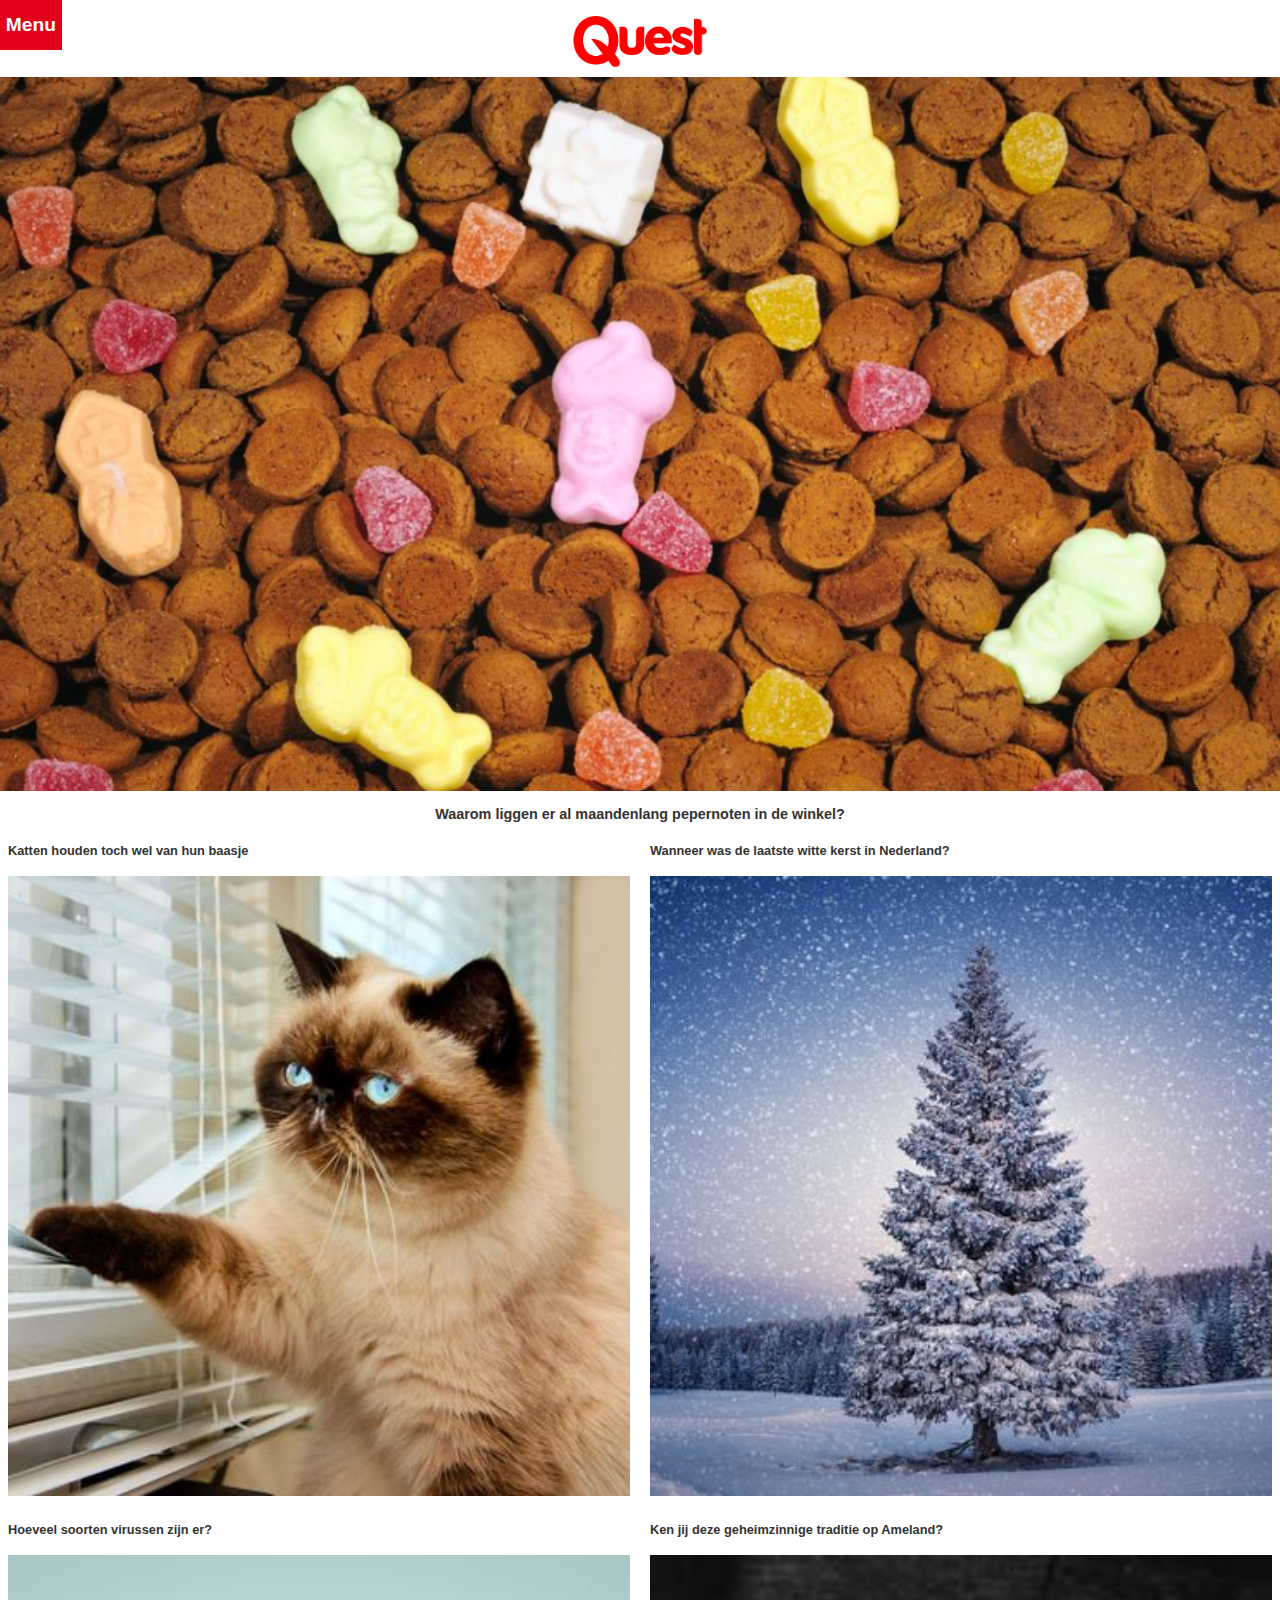
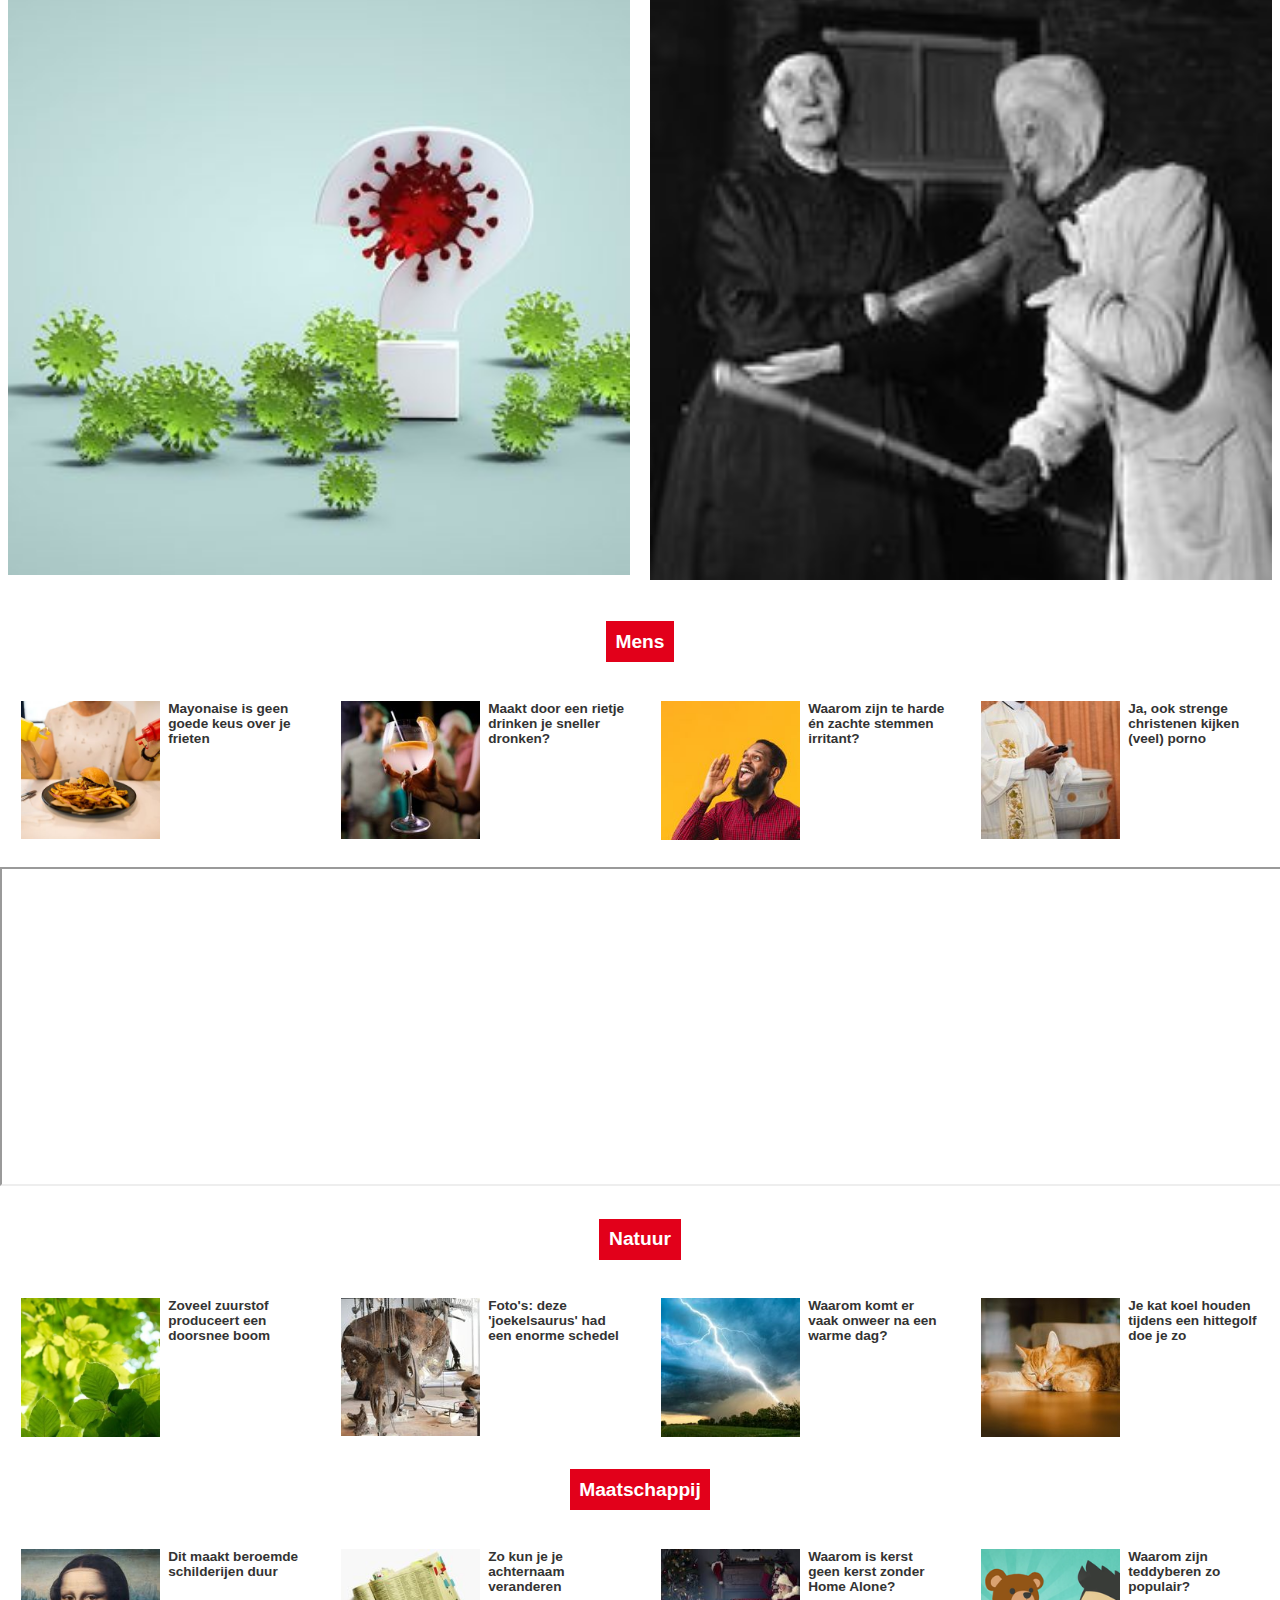
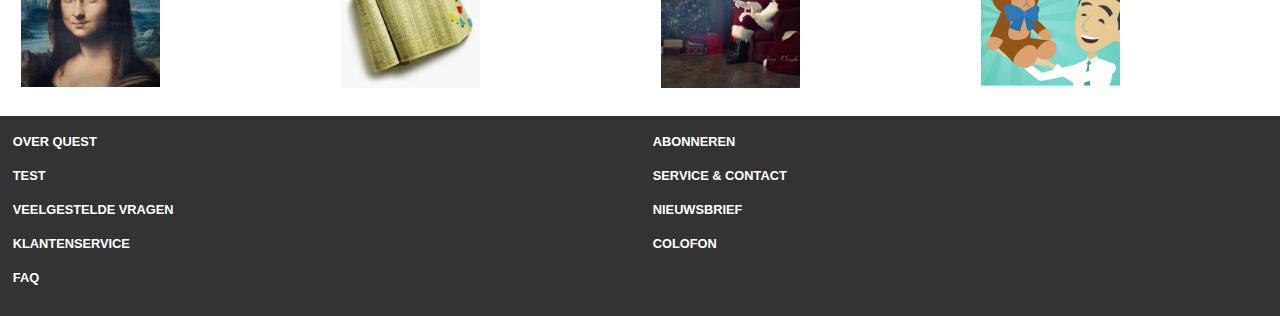
==== commit 24208e16: "Add files via upload" ====
--- a/index.html
+++ b/index.html
@@ -45,7 +45,7 @@
 				<li><a href='#'>Tech</a></li>
 				<li><a href='#'>Natuur</a></li>
 				<li><a href='#'>Maatschappij</a></li>
-				<li><a href='#'>Contact</a></li>
+				<li><a href='./contact.html'>Contact</a></li>
 
 			</ul>
 		</nav>
@@ -68,13 +68,13 @@
 		<section>
 
 			<article>
-				<a href="#">Katten houden toch wel van hun baasje</a>
+				<a href="./kat.html">Katten houden toch wel van hun baasje</a>
 				<a href="./kat.html"> <img src="./img/Kat.jpg" alt="Een kat"></a>
 			</article>
 
 			<article>
-				<a href="#">Wanneer was de laatste witte kerst in Nederland?</a>
-				<a href="#"><img src="./img/Sneeuw.jpg" alt="Kerstboom met sneeuw"></a>
+				<a href="./sneeuw.html">Wanneer was de laatste witte kerst in Nederland?</a>
+				<a href="./sneeuw.html"><img src="./img/Sneeuw.jpg" alt="Kerstboom met sneeuw"></a>
 			</article>
 
 			<article>
@@ -83,7 +83,7 @@
 			</article>
 
 			<article>
-				<a href="#">Ken jij deze geheimzinnige traditie op Ameland?</a>
+				<a href="./ameland.html">Ken jij deze geheimzinnige traditie op Ameland?</a>
 				<a href="./ameland.html"><img src="./img/Ameland.jpg" alt="Het feest Sunneklaas"></a>
 			</article>
 
@@ -159,6 +159,40 @@
 			<article>
 				<a href="#"><img src="./img/Kat2.jpg" alt="Slapende kat"></a>
 				<a href="#">Je kat koel houden tijdens een hittegolf doe je zo</a>
+			</article>
+
+		</section>
+
+		<!--section 8-->
+		<section>
+
+			<article>
+				<a href="#">Maatschappij</a>
+			</article>
+
+		</section>
+
+		<!--section 9-->
+		<section>
+
+			<article>
+				<a href="#"><img src="./img/lisa.jpg" alt="Schilderij de Mona Lisa"></a>
+				<a href="#">Dit maakt beroemde schilderijen duur</a>
+			</article>
+
+			<article>
+				<a href="#"><img src="./img/boek.jpg" alt="Een boek met namen"></a>
+				<a href="#">Zo kun je je achternaam veranderen</a>
+			</article>
+
+			<article>
+				<a href="#"><img src="./img/kerst.jpg" alt="De kerstman"></a>
+				<a href="#">Waarom is kerst geen kerst zonder Home Alone?</a>
+			</article>
+
+			<article>
+				<a href="#"><img src="./img/beer.png" alt="Een teddybeer"></a>
+				<a href="#">Waarom zijn teddyberen zo populair?</a>
 			</article>
 
 		</section>
--- a/style/style3.css
+++ b/style/style3.css
@@ -27,7 +27,10 @@
   background-color: var(--primary-color);
 }
 
-h1 , h2 , h3 , p {
+h1,
+h2,
+h3,
+p {
   font-family: sans-serif;
   color: var(--secondary-color);
 }
@@ -36,23 +39,23 @@
 
 /*Het menu. Dit stuk code over een menu heb ik door de opdracht over een inklapbaar menu te maken*/
 nav {
+  position: absolute;
+  left: 0;
+  top: 0;
+  bottom: 0;
+  z-index: 2;
+
   background-color: #E2001A;
 
-  position:absolute;
-	left: 0;
-	top: 0;
-	bottom: 0;
-  z-index: 2;
-	
   /*Hiermee zorg je ervoor dat de width 3em kleiner wordt dan de volledige width (100% dus)*/
-	width: calc(100% - 3em);
+  width: calc(100% - 3em);
   /*Dit is de maximale width van de nav*/
-	max-width: 20em;
+  max-width: 20em;
   /*Dit zorgt ervoor dat de gehele nav buiten het scherm komt, op de x as op -100%*/
-	transform: translateX(-100%);
+  transform: translateX(-100%);
 
   transition: 0.5s;
-  }
+}
 
 /*Als er op de button wordt geclickt (in javascript staat de code), dan komt de nav op x as op 0% te staan, ofterwel volledig in beeld*/
 nav.toonNav {
@@ -61,36 +64,35 @@
 
 nav h2 button:nth-of-type(1) {
   position: absolute;
-	margin: 0; 
+  top: 0;
+  left: 100%;
+
+  background-color: #E2001A;
+  color: white;
+  text-decoration: none;
+  border: none;
+  font-size: 0.8em;
+  font-weight: bold;
+  text-align: center;
+  line-height: 2em;
+  writing-mode: horizontal-tb;
+
+  margin: 0;
   padding: 0.3em;
-  
-	
-	background-color: #E2001A;
-  color: white;
-	
-	top: 0;
-	left: 100%;
-
-	text-decoration: none;
-  border: none;
-	font-size: 0.8em;
-	font-weight: bold;
-	text-align: center;
-	line-height: 2em;
-	writing-mode: horizontal-tb;
-	
-	cursor: pointer;
+
+  cursor: pointer;
 }
 
 nav ul {
   display: flex;
   justify-content: center;
   flex-direction: column;
+
   align-items: center;
   list-style-type: none;
 }
 
-nav li a{
+nav li a {
   display: block;
 
   font-family: sans-serif;
@@ -114,39 +116,48 @@
   color: white;
   background-color: #E2001A;
   border: black solid;
+  border-radius: 15px;
+  box-shadow: 0 3px rgb(82, 82, 82);
 
   padding: 0.4em;
   margin-top: 1em;
   margin-left: 5.9em;
 }
 
+.darkmode:active {
+  background-color: #a80014;
+  box-shadow: 0 2px rgb(61, 61, 61);
+
+  transform: translateY(4px);
+}
 
 
 /*Dit gedeelte komt uit de opdracht over states. https://codepen.io/shooft/pen/gOrJdGG?editors=1100*/
 /*De styling voor de zoekbalk*/
-input {
+nav section input {
   font-size: 2em;
   color: #333;
   background-color: white;
   border: none;
+  border-radius: 15px;
   outline: none;
 
   line-height: 3em;
 
-  margin-top: 0.8em;
+  margin-top: 0.6em;
   margin-left: 2.9em;
 }
 
-input::placeholder {
+nav section input::placeholder {
   color: #333;
 }
 
 /*De styling voor de search gedeelte en voor het vergrootglas bij de zoekbalk*/
-input[type="search"] {
+nav section input[type="search"] {
   position: relative;
-  padding-left: 2em;
+  
   font-size: 1em;
-  
+
   background-image: url(https://upload.wikimedia.org/wikipedia/commons/0/0b/Search_Icon.svg);
   /*Dit zorgt ervoor dat je de img maar 1 keer ziet*/
   background-repeat: no-repeat;
@@ -154,6 +165,8 @@
   background-size: 1.25em;
   /*Dit zorgt voor dat de img in het midden komt van de zoekbalk en dan aan de zijkant van de balk*/
   background-position: .75em center;
+
+  padding-left: 2em;
 }
 
 
@@ -209,6 +222,7 @@
   0% {
     transform: rotate(0);
   }
+
   100% {
     transform: rotate(1turn);
   }
@@ -254,24 +268,24 @@
 /*section 2*/
 
 .home section:nth-of-type(2) {
-  display: grid; 
-  grid-template-columns: repeat(4,1fr);
+  display: grid;
+  grid-template-columns: repeat(4, 1fr);
   grid-gap: 1.25em;
 
   margin: 0.5em;
 }
 
-.home section:nth-of-type(2) article{
-  grid-column:span 2;
-}
-
-.home section:nth-of-type(2) article img{
-  width: 100%; 
+.home section:nth-of-type(2) article {
+  grid-column: span 2;
+}
+
+.home section:nth-of-type(2) article img {
+  width: 100%;
   margin-top: 1.3em;
 }
 
 /*Styling van de h2*/
-.home section:nth-of-type(2) article a{
+.home section:nth-of-type(2) article a {
   font-size: 0.8em;
   font-family: sans-serif;
   font-weight: 600;
@@ -284,8 +298,9 @@
 /*section 3 & 6*/
 
 /*De h1*/
-.home section:nth-of-type(3) a, 
-.home section:nth-of-type(6) a {
+.home section:nth-of-type(3) a,
+.home section:nth-of-type(6) a,
+.home section:nth-of-type(8) a {
   font-size: 1.2em;
   font-family: sans-serif;
   font-weight: 900;
@@ -298,9 +313,16 @@
   margin-bottom: 1.5em;
 }
 
+.home section:nth-of-type(3) a:focus,
+.home section:nth-of-type(6) a:focus,
+.home section:nth-of-type(8) a:focus {
+  background-color: #a80014;
+}
+
 /*Hierdoor komt de h1 in het midden*/
-.home section:nth-of-type(3) article, 
-.home section:nth-of-type(6) article{
+.home section:nth-of-type(3) article,
+.home section:nth-of-type(6) article,
+.home section:nth-of-type(8) article {
   display: flex;
   justify-content: center;
 }
@@ -309,20 +331,23 @@
 /*Dit stukje code over animaties heb ik door de opdracht over een animatie te maken*/
 @keyframes a-animation {
   0% {
-    transform:scale(1);
+    transform: scale(1);
   }
+
   50% {
-    transform:scale(1.2);
+    transform: scale(1.2);
   }
+
   100% {
-    transform:scale(1);
+    transform: scale(1);
   }
 }
 
-.home section:nth-of-type(3) article:hover, 
-.home section:nth-of-type(6) article:hover{
+.home section:nth-of-type(3) article:hover,
+.home section:nth-of-type(6) article:hover,
+.home section:nth-of-type(8) article:hover {
   animation-name: a-animation;
-  animation-duration:1s;
+  animation-duration: 1s;
 }
 
 
@@ -336,36 +361,39 @@
 
 
 
-
 /*section 4 & 7*/
 
 /*Hierdoor komen de articles in een column te staan*/
-.home section:nth-of-type(4), 
-.home section:nth-of-type(7) {
+.home section:nth-of-type(4),
+.home section:nth-of-type(7),
+.home section:nth-of-type(9) {
   display: grid;
-  grid-template-columns: repeat( auto-fit, minmax(250px, 1fr));
+  grid-template-columns: repeat(auto-fit, minmax(250px, 1fr));
 }
 
 /*Hierdoor komt de inhoud an de articles in een rij te staan*/
-.home section:nth-of-type(4) article, 
-.home section:nth-of-type(7) article {
+.home section:nth-of-type(4) article,
+.home section:nth-of-type(7) article,
+.home section:nth-of-type(9) article {
   display: grid;
-  grid-template-columns: repeat(2, 50%); 
+  grid-template-columns: repeat(2, 50%);
 
   margin-top: 0.6em;
   margin-right: 0.8em;
   margin-left: 0.8em;
 }
 
-.home section:nth-of-type(4) img, 
-.home section:nth-of-type(7) img {
+.home section:nth-of-type(4) img,
+.home section:nth-of-type(7) img,
+.home section:nth-of-type(9) img {
   width: 100%;
   order: 0;
 }
 
 /*Door order 1 te doen, komt als eerst de img (want die is 0) en daarna de a*/
-.home section:nth-of-type(4) article a, 
-.home section:nth-of-type(7) article a{
+.home section:nth-of-type(4) article a,
+.home section:nth-of-type(7) article a,
+.home section:nth-of-type(9) article a {
   font-family: sans-serif;
   font-size: 0.85em;
   font-weight: 600;
@@ -379,10 +407,12 @@
 
 
 /**************/
-/*De artikelen*/
-
-.kat p, 
-.ameland p {
+/*De artikelen & andere pagina's*/
+
+.kat p,
+.ameland p,
+.sneeuw p,
+.contact p {
   font-family: sans-serif;
   font-size: 1em;
   color: var(--secondary-color);
@@ -390,44 +420,54 @@
   word-spacing: 0.3em;
 }
 
-.kat section, 
-.ameland section {
+.kat section,
+.ameland section,
+.sneeuw section,
+.contact section {
   display: block;
   margin-block-start: 1.4em;
-  margin-block-end: 1em;
   margin-left: 0.9em;
   margin-right: 0.9em;
 }
 
-.kat section:nth-of-type(1) h1, 
-.ameland section:nth-of-type(1) h1{
+.kat section:nth-of-type(1) h1,
+.ameland section:nth-of-type(1) h1,
+.sneeuw section:nth-of-type(1) h1,
+.contact section:nth-of-type(1) h1 {
   font-size: 1.5em;
   font-weight: 800;
   word-spacing: -0.1em;
   letter-spacing: -0.04em;
 }
 
-.kat section h2, 
-.ameland section h2{
+.kat section h2,
+.ameland section h2,
+.sneeuw section h2,
+.contact section h2 {
   font-size: 1.1em;
   font-weight: 600;
 }
 
-.kat section:nth-of-type(1) img, 
-.ameland section:nth-of-type(1) img{
+.kat section:nth-of-type(1) img,
+.ameland section:nth-of-type(1) img,
+.sneeuw section:nth-of-type(1) img,
+.contact section:nth-of-type(1) img {
   width: 100%;
   margin-top: 1em;
 }
 
 
+
 /*Het stukje van 'lees ook'*/
-.kat section:nth-of-type(6),
-.ameland section:nth-of-type(7) {
+.kat section:nth-of-type(7),
+.ameland section:nth-of-type(8),
+.sneeuw section:nth-of-type(6) {
   margin-top: 3em;
 }
 
-.kat section:nth-of-type(6) h3,
-.ameland section:nth-of-type(7) h3 {
+.kat section:nth-of-type(7) h3,
+.ameland section:nth-of-type(8) h3,
+.sneeuw section:nth-of-type(6) h3 {
   font-family: sans-serif;
   font-weight: 800;
   font-size: 0.8em;
@@ -437,29 +477,87 @@
   letter-spacing: 0.1em;
 }
 
-.kat section:nth-of-type(6) li,
-.ameland section:nth-of-type(7) li {
+.kat section:nth-of-type(7) li,
+.ameland section:nth-of-type(8) li,
+.sneeuw section:nth-of-type(6) li {
   display: grid;
-  grid-template-columns: repeat(2, 40% 60%); 
+  grid-template-columns: repeat(2, 40% 60%);
+
+  list-style-type: none;
 
   margin-top: 0.6em;
-
-  list-style-type: none;
-}
-
-.kat section:nth-of-type(6) img,
-.ameland section:nth-of-type(7) img {
-  width: 100%;
-}
-
-.kat section:nth-of-type(6) li a,
-.ameland section:nth-of-type(7) li a {
+}
+
+.kat section:nth-of-type(7) img,
+.ameland section:nth-of-type(8) img,
+.sneeuw section:nth-of-type(6) img {
+  width: 100%;
+}
+
+.kat section:nth-of-type(7) li a,
+.ameland section:nth-of-type(8) li a,
+.sneeuw section:nth-of-type(6) li a {
   font-family: sans-serif;
   font-size: 0.9em;
   color: var(--secondary-color);
   text-decoration: none;
-  
+
   margin-left: 0.6em;
 }
 
 
+
+/*Dit zorgt ervoor dat de zoekbalk de styling mee krijgt van regel 394-400*/
+.kat nav section,
+.ameland nav section,
+.sneeuw nav section,
+.contact nav section {
+  margin-top: 0;
+  margin-left: 0;
+}
+
+
+
+/*Het formulier op de contact pagina*/
+.contact section:nth-of-type(7) form p {
+  font-family: sans-serif;
+  font-size: 1em;
+  color: var(--secondary-color);
+  line-height: 1.4em;
+  word-spacing: 0.3em;
+
+  margin-top: 4em;
+}
+
+.contact section:nth-of-type(7) input[type="text"] {
+  font-size: 1em;
+  color: #333;
+  background-color: white;
+  border: #E2001A solid;
+
+  width: 70%;
+  margin-top: 0.55em;
+}
+
+.contact input::placeholder,
+.contact textarea::placeholder {
+  color: rgb(114, 114, 114);
+}
+
+.contact textarea {
+  font-family: sans-serif;
+  border: #E2001A solid;
+
+  width: 90%;
+  margin-top: 0.55em;
+}
+
+.contact input[type="submit"] {
+  font-size: 1em;
+  color: white;
+  background-color: #E2001A;
+  border: none;
+
+  padding: 0.3em;
+  margin-top: 0.55em;
+}